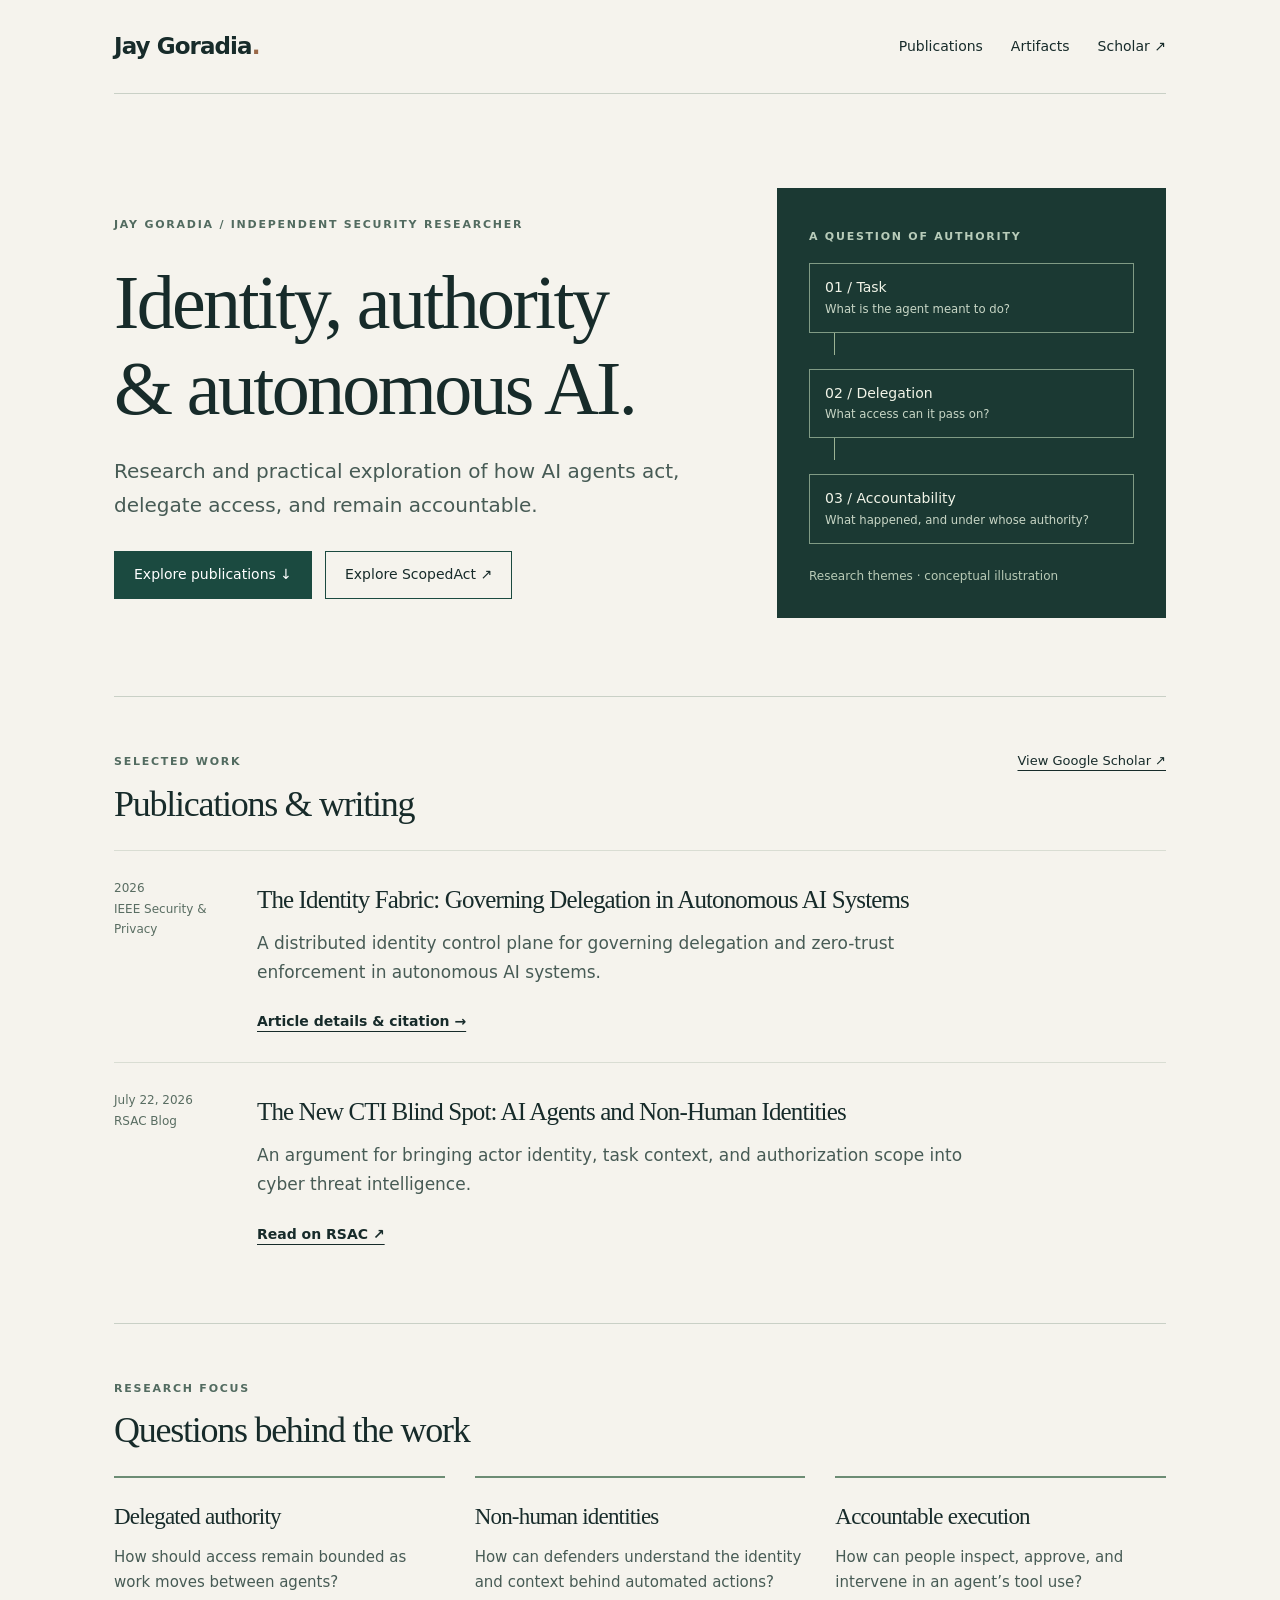
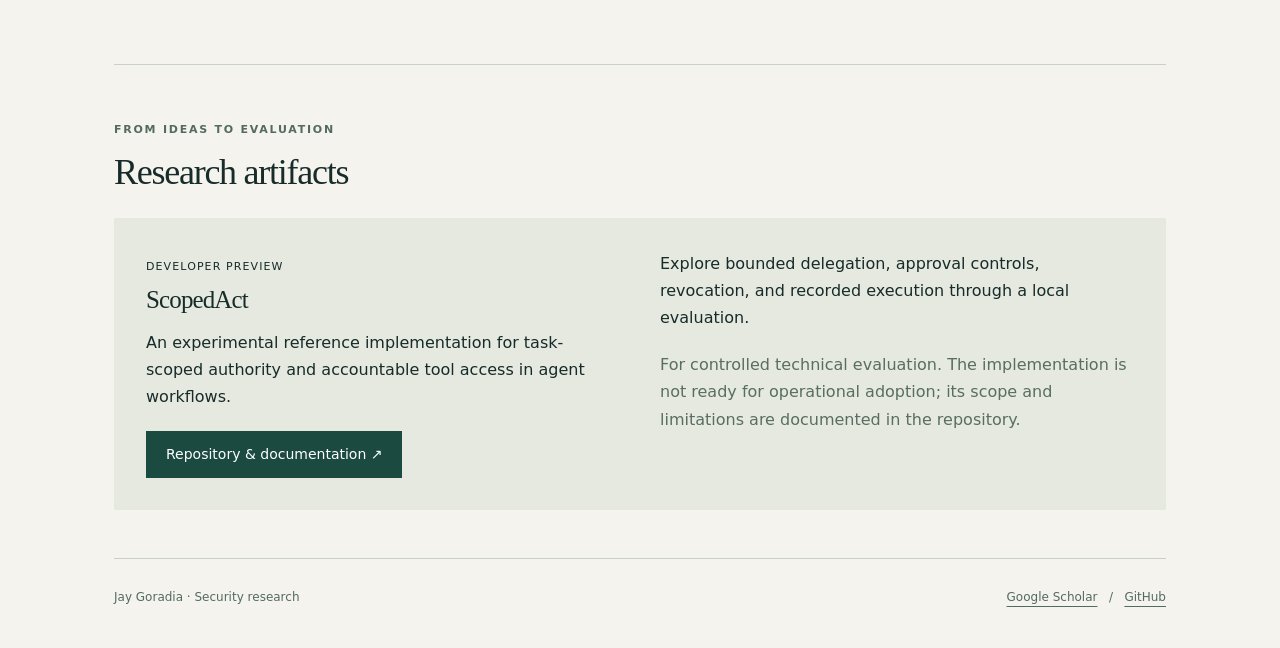
==== index.html @ 75f179ce "Add research website with publication page and citation metadata" ====
<!doctype html><html lang="en"><head><meta charset="utf-8"><meta name="viewport" content="width=device-width,initial-scale=1"><title>Jay Goradia | AI Security &amp; Identity Research</title><meta name="description" content="Jay Goradia’s selected publications and research artifacts on AI agent security, identity, delegation, and accountability."><link rel="canonical" href="https://jgoradia3.github.io/"><meta property="og:title" content="Jay Goradia | AI Security &amp; Identity Research"><meta property="og:description" content="Jay Goradia’s selected publications and research artifacts on AI agent security, identity, delegation, and accountability."><meta property="og:url" content="https://jgoradia3.github.io/"><meta property="og:type" content="website"><link rel="stylesheet" href="assets/style.css"><script type="application/ld+json">{"@context": "https://schema.org", "@type": "Person", "name": "Jay Goradia", "url": "https://jgoradia3.github.io/", "sameAs": ["https://scholar.google.com/citations?user=P0TssKQAAAAJ&hl=en", "https://github.com/jgoradia3"]}</script></head><body><a class="skip" href="#main">Skip to content</a><div class="wrap"><header><a class="brand" href="/">Jay Goradia<span aria-hidden="true" style="color:#9a6847">.</span></a><nav aria-label="Main navigation"><a href="/#publications">Publications</a><a href="/#artifacts">Artifacts</a><a href="https://scholar.google.com/citations?user=P0TssKQAAAAJ&hl=en">Scholar ↗</a></nav></header><main id="main"><section class="hero"><div><span class="eyebrow">Jay Goradia / Independent security researcher</span><h1>Identity, authority<br>&amp; autonomous AI.</h1><p class="intro">Research and practical exploration of how AI agents act, delegate access, and remain accountable.</p><div class="actions"><a class="button primary" href="#publications">Explore publications ↓</a><a class="button" href="https://github.com/jgoradia3/scopedact">Explore ScopedAct ↗</a></div></div><div class="diagram" role="img" aria-label="Research themes: task, delegated authority, and accountable action"><span class="eyebrow">A question of authority</span><div class="node">01 / Task<small>What is the agent meant to do?</small></div><div class="connector"></div><div class="node">02 / Delegation<small>What access can it pass on?</small></div><div class="connector"></div><div class="node">03 / Accountability<small>What happened, and under whose authority?</small></div><p class="note">Research themes · conceptual illustration</p></div></section><section class="section" id="publications"><div class="section-head"><div><span class="eyebrow">Selected work</span><h2>Publications &amp; writing</h2></div><a href="https://scholar.google.com/citations?user=P0TssKQAAAAJ&hl=en">View Google Scholar ↗</a></div><article class="publication"><div class="meta">2026<br>IEEE Security &amp; Privacy</div><div><h3><a href="publications/identity-fabric/">The Identity Fabric: Governing Delegation in Autonomous AI Systems</a></h3><p>A distributed identity control plane for governing delegation and zero-trust enforcement in autonomous AI systems.</p><a class="text-link" href="publications/identity-fabric/">Article details &amp; citation →</a></div></article><article class="publication"><div class="meta">July 22, 2026<br>RSAC Blog</div><div><h3><a href="https://www.rsaconference.com/library/blog/the-new-cti-blind-spot-ai-agents-and-non-human-identities">The New CTI Blind Spot: AI Agents and Non-Human Identities</a></h3><p>An argument for bringing actor identity, task context, and authorization scope into cyber threat intelligence.</p><a class="text-link" href="https://www.rsaconference.com/library/blog/the-new-cti-blind-spot-ai-agents-and-non-human-identities">Read on RSAC ↗</a></div></article></section><section class="section"><span class="eyebrow">Research focus</span><h2>Questions behind the work</h2><div class="topic-grid"><div class="topic"><h3>Delegated authority</h3><p>How should access remain bounded as work moves between agents?</p></div><div class="topic"><h3>Non-human identities</h3><p>How can defenders understand the identity and context behind automated actions?</p></div><div class="topic"><h3>Accountable execution</h3><p>How can people inspect, approve, and intervene in an agent’s tool use?</p></div></div></section><section class="section" id="artifacts"><span class="eyebrow">From ideas to evaluation</span><h2>Research artifacts</h2><article class="artifact"><div><span class="tag">Developer preview</span><h3>ScopedAct</h3><p>An experimental reference implementation for task-scoped authority and accountable tool access in agent workflows.</p><a class="button primary" href="https://github.com/jgoradia3/scopedact">Repository &amp; documentation ↗</a></div><div><p>Explore bounded delegation, approval controls, revocation, and recorded execution through a local evaluation.</p><p class="meta">For controlled technical evaluation. The implementation is not ready for operational adoption; its scope and limitations are documented in the repository.</p></div></article></section></main><footer><span>Jay Goradia · Security research</span><span><a href="https://scholar.google.com/citations?user=P0TssKQAAAAJ&hl=en">Google Scholar</a> &nbsp; / &nbsp; <a href="https://github.com/jgoradia3">GitHub</a></span></footer></div></body></html>
---- assets/style.css ----
*{box-sizing:border-box}html{scroll-behavior:smooth;scroll-padding-top:30px}body{margin:0;background:#f5f3ed;color:#172b2a;font:17px/1.7 system-ui,-apple-system,sans-serif}a{color:inherit;text-underline-offset:5px}a:hover{color:#096b59}a:focus-visible,button:focus-visible{outline:3px solid #b05c30;outline-offset:5px}.wrap{max-width:1120px;margin:auto;padding:0 34px}.skip{position:absolute;left:-9999px}.skip:focus{left:15px;background:white;z-index:2}header{display:flex;justify-content:space-between;align-items:center;padding:27px 0;border-bottom:1px solid #c9d0c6;gap:24px}.brand{text-decoration:none;font-weight:700;letter-spacing:-.04em;font-size:23px}nav{display:flex;gap:28px;font-size:14px}nav a{text-decoration:none}.hero{padding:94px 0 78px;display:grid;grid-template-columns:1.55fr 1fr;gap:60px;align-items:center}.eyebrow{text-transform:uppercase;letter-spacing:.16em;font-size:11px;font-weight:700;color:#526b60}h1,h2,h3{font-family:Georgia,serif;font-weight:400;line-height:1.14;letter-spacing:-.035em}h1{font-size:clamp(43px,6.5vw,76px);margin:22px 0}h2{font-size:36px;margin:10px 0 25px}h3{font-size:25px;margin:8px 0 14px}p{margin:0 0 20px}.intro{font-size:20px;color:#475b55;max-width:620px}.actions{display:flex;gap:13px;flex-wrap:wrap;margin-top:29px}.button{display:inline-block;padding:11px 19px;border:1px solid #1b4a40;text-decoration:none;font-size:14px}.button.primary{background:#1b4a40;color:white}.button:hover{background:#e1e6db;color:#172b2a}.diagram{background:#1b3933;color:#f1f4e8;padding:32px;min-height:310px}.diagram .eyebrow{color:#b8ccba}.node{border:1px solid #809b85;padding:12px 15px;margin-top:14px;font-size:14px}.node small{display:block;color:#c8d6c6}.connector{height:22px;border-left:1px solid #9bb394;margin-left:25px}.note{font-size:12px;color:#b9cbb7;margin:22px 0 0}.section{border-top:1px solid #c9d0c6;padding:48px 0}.section-head{display:flex;justify-content:space-between;align-items:baseline;gap:20px}.section-head>a{font-size:13px}.publication{display:grid;grid-template-columns:115px 1fr;gap:28px;padding:27px 0;border-top:1px solid #d9ddd3}.meta{font-size:12px;color:#596d62}.publication h3 a{text-decoration:none}.publication p{max-width:750px;color:#475b55}.text-link{font-size:14px;font-weight:600}.topic-grid{display:grid;grid-template-columns:repeat(3,1fr);gap:30px}.topic{border-top:2px solid #6c8c74;padding-top:18px}.topic h3{font-size:23px}.topic p{font-size:15px;color:#475b55}.artifact{background:#e5e9df;padding:32px;display:grid;grid-template-columns:1fr 1fr;gap:40px}.artifact p{font-size:16px}.tag{font-size:11px;text-transform:uppercase;letter-spacing:.1em}footer{border-top:1px solid #c9d0c6;padding:28px 0 40px;display:flex;justify-content:space-between;gap:25px;font-size:12px;color:#526b60}.paper-hero{padding:65px 0 42px;max-width:930px}.paper-hero h1{font-size:clamp(37px,5.5vw,60px)}.paper-layout{display:grid;grid-template-columns:1fr 265px;gap:65px;padding-bottom:60px}.paper-body h2{font-size:29px;margin-top:35px}.paper-body p{color:#40574f}.aside{border-top:2px solid #426852;padding-top:22px;font-size:14px}.aside dt{font-size:11px;text-transform:uppercase;letter-spacing:.08em;color:#65766c;margin-top:18px}.aside dd{margin:5px 0;overflow-wrap:anywhere}pre{padding:22px;background:#e5e9df;white-space:pre-wrap;overflow-wrap:anywhere;font:13px/1.7 ui-monospace,monospace}button{background:#1b4a40;color:white;border:0;padding:10px 17px;cursor:pointer;font:14px system-ui}.status{font-size:13px;margin-left:10px}@media(max-width:720px){.wrap{padding:0 22px}header{align-items:flex-start}nav{gap:15px;flex-wrap:wrap;justify-content:flex-end}.hero{grid-template-columns:1fr;gap:32px;padding:55px 0}.diagram{min-height:0}.topic-grid,.artifact,.paper-layout{grid-template-columns:1fr}.publication{grid-template-columns:1fr;gap:5px}.section-head{display:block}.artifact{gap:18px}.paper-layout{gap:25px}footer{flex-direction:column;gap:8px}}@media(prefers-reduced-motion:reduce){html{scroll-behavior:auto}}
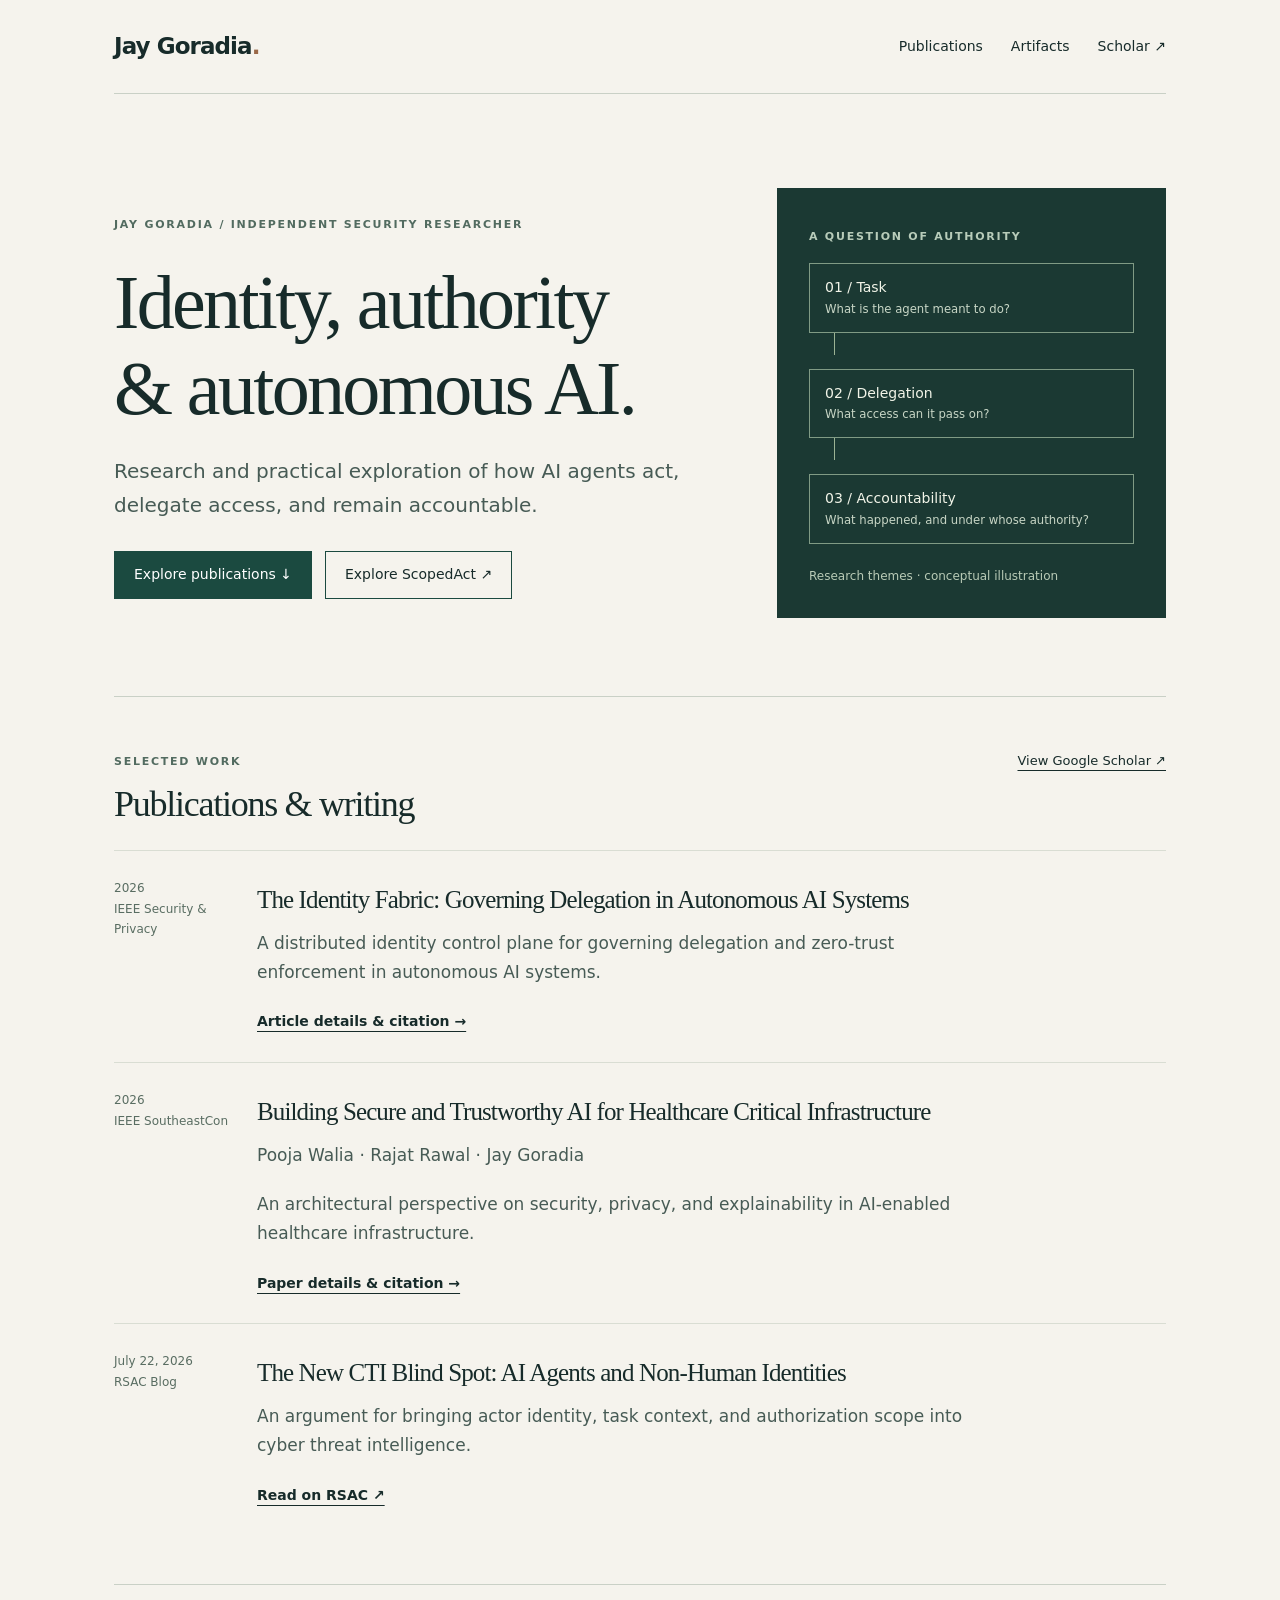
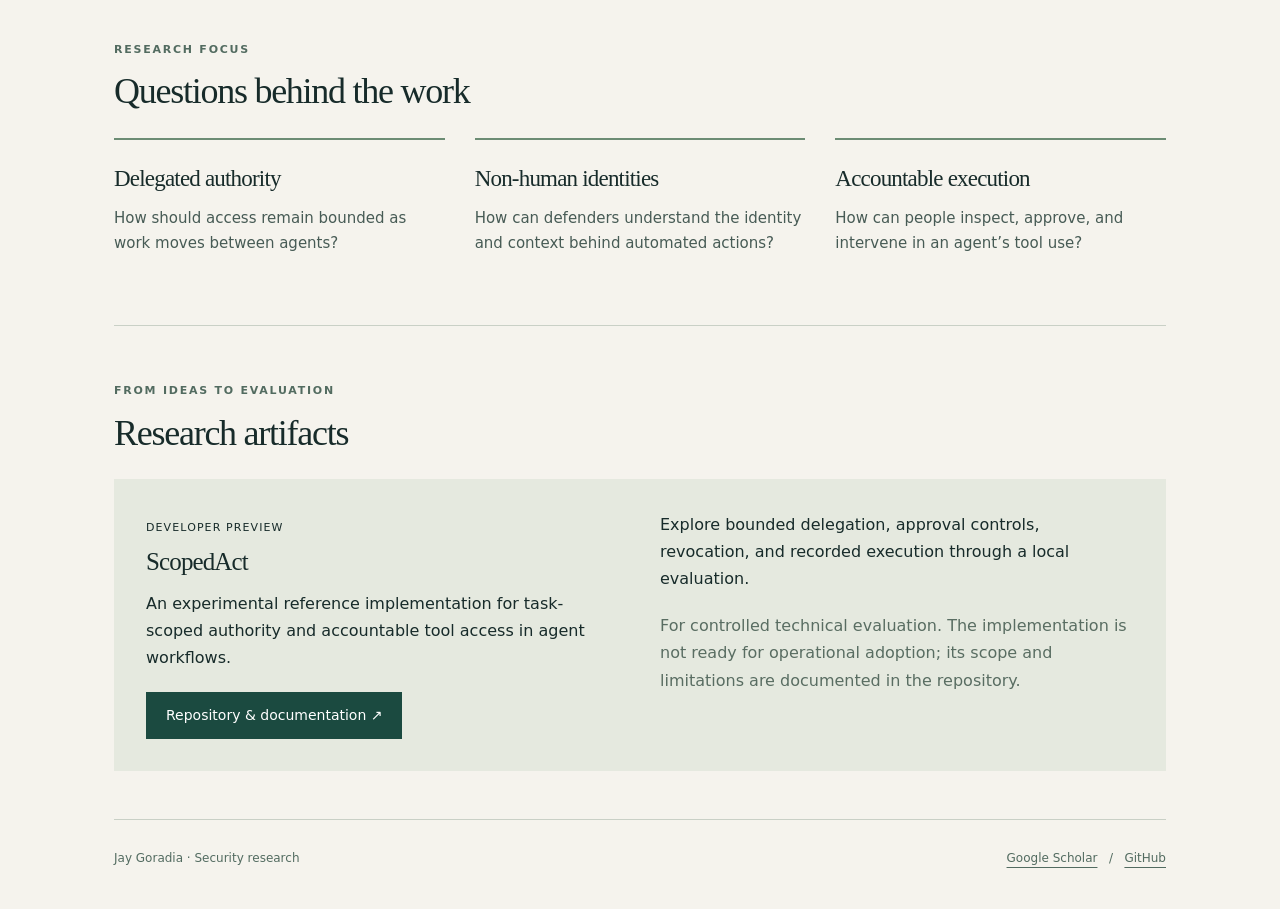
==== commit 4bc7796b: "Add SoutheastCon healthcare AI paper and citation resources" ====
--- a/index.html
+++ b/index.html
@@ -1 +1 @@
-<!doctype html><html lang="en"><head><meta charset="utf-8"><meta name="viewport" content="width=device-width,initial-scale=1"><title>Jay Goradia | AI Security &amp; Identity Research</title><meta name="description" content="Jay Goradia’s selected publications and research artifacts on AI agent security, identity, delegation, and accountability."><link rel="canonical" href="https://jgoradia3.github.io/"><meta property="og:title" content="Jay Goradia | AI Security &amp; Identity Research"><meta property="og:description" content="Jay Goradia’s selected publications and research artifacts on AI agent security, identity, delegation, and accountability."><meta property="og:url" content="https://jgoradia3.github.io/"><meta property="og:type" content="website"><link rel="stylesheet" href="assets/style.css"><script type="application/ld+json">{"@context": "https://schema.org", "@type": "Person", "name": "Jay Goradia", "url": "https://jgoradia3.github.io/", "sameAs": ["https://scholar.google.com/citations?user=P0TssKQAAAAJ&hl=en", "https://github.com/jgoradia3"]}</script></head><body><a class="skip" href="#main">Skip to content</a><div class="wrap"><header><a class="brand" href="/">Jay Goradia<span aria-hidden="true" style="color:#9a6847">.</span></a><nav aria-label="Main navigation"><a href="/#publications">Publications</a><a href="/#artifacts">Artifacts</a><a href="https://scholar.google.com/citations?user=P0TssKQAAAAJ&hl=en">Scholar ↗</a></nav></header><main id="main"><section class="hero"><div><span class="eyebrow">Jay Goradia / Independent security researcher</span><h1>Identity, authority<br>&amp; autonomous AI.</h1><p class="intro">Research and practical exploration of how AI agents act, delegate access, and remain accountable.</p><div class="actions"><a class="button primary" href="#publications">Explore publications ↓</a><a class="button" href="https://github.com/jgoradia3/scopedact">Explore ScopedAct ↗</a></div></div><div class="diagram" role="img" aria-label="Research themes: task, delegated authority, and accountable action"><span class="eyebrow">A question of authority</span><div class="node">01 / Task<small>What is the agent meant to do?</small></div><div class="connector"></div><div class="node">02 / Delegation<small>What access can it pass on?</small></div><div class="connector"></div><div class="node">03 / Accountability<small>What happened, and under whose authority?</small></div><p class="note">Research themes · conceptual illustration</p></div></section><section class="section" id="publications"><div class="section-head"><div><span class="eyebrow">Selected work</span><h2>Publications &amp; writing</h2></div><a href="https://scholar.google.com/citations?user=P0TssKQAAAAJ&hl=en">View Google Scholar ↗</a></div><article class="publication"><div class="meta">2026<br>IEEE Security &amp; Privacy</div><div><h3><a href="publications/identity-fabric/">The Identity Fabric: Governing Delegation in Autonomous AI Systems</a></h3><p>A distributed identity control plane for governing delegation and zero-trust enforcement in autonomous AI systems.</p><a class="text-link" href="publications/identity-fabric/">Article details &amp; citation →</a></div></article><article class="publication"><div class="meta">July 22, 2026<br>RSAC Blog</div><div><h3><a href="https://www.rsaconference.com/library/blog/the-new-cti-blind-spot-ai-agents-and-non-human-identities">The New CTI Blind Spot: AI Agents and Non-Human Identities</a></h3><p>An argument for bringing actor identity, task context, and authorization scope into cyber threat intelligence.</p><a class="text-link" href="https://www.rsaconference.com/library/blog/the-new-cti-blind-spot-ai-agents-and-non-human-identities">Read on RSAC ↗</a></div></article></section><section class="section"><span class="eyebrow">Research focus</span><h2>Questions behind the work</h2><div class="topic-grid"><div class="topic"><h3>Delegated authority</h3><p>How should access remain bounded as work moves between agents?</p></div><div class="topic"><h3>Non-human identities</h3><p>How can defenders understand the identity and context behind automated actions?</p></div><div class="topic"><h3>Accountable execution</h3><p>How can people inspect, approve, and intervene in an agent’s tool use?</p></div></div></section><section class="section" id="artifacts"><span class="eyebrow">From ideas to evaluation</span><h2>Research artifacts</h2><article class="artifact"><div><span class="tag">Developer preview</span><h3>ScopedAct</h3><p>An experimental reference implementation for task-scoped authority and accountable tool access in agent workflows.</p><a class="button primary" href="https://github.com/jgoradia3/scopedact">Repository &amp; documentation ↗</a></div><div><p>Explore bounded delegation, approval controls, revocation, and recorded execution through a local evaluation.</p><p class="meta">For controlled technical evaluation. The implementation is not ready for operational adoption; its scope and limitations are documented in the repository.</p></div></article></section></main><footer><span>Jay Goradia · Security research</span><span><a href="https://scholar.google.com/citations?user=P0TssKQAAAAJ&hl=en">Google Scholar</a> &nbsp; / &nbsp; <a href="https://github.com/jgoradia3">GitHub</a></span></footer></div></body></html>+<!doctype html><html lang="en"><head><meta charset="utf-8"><meta name="viewport" content="width=device-width,initial-scale=1"><title>Jay Goradia | AI Security &amp; Identity Research</title><meta name="description" content="Jay Goradia’s selected publications and research artifacts on AI agent security, identity, delegation, and accountability."><link rel="canonical" href="https://jgoradia3.github.io/"><meta property="og:title" content="Jay Goradia | AI Security &amp; Identity Research"><meta property="og:description" content="Jay Goradia’s selected publications and research artifacts on AI agent security, identity, delegation, and accountability."><meta property="og:url" content="https://jgoradia3.github.io/"><meta property="og:type" content="website"><link rel="stylesheet" href="assets/style.css"><script type="application/ld+json">{"@context": "https://schema.org", "@type": "Person", "name": "Jay Goradia", "url": "https://jgoradia3.github.io/", "sameAs": ["https://scholar.google.com/citations?user=P0TssKQAAAAJ&hl=en", "https://github.com/jgoradia3"]}</script></head><body><a class="skip" href="#main">Skip to content</a><div class="wrap"><header><a class="brand" href="/">Jay Goradia<span aria-hidden="true" style="color:#9a6847">.</span></a><nav aria-label="Main navigation"><a href="/#publications">Publications</a><a href="/#artifacts">Artifacts</a><a href="https://scholar.google.com/citations?user=P0TssKQAAAAJ&hl=en">Scholar ↗</a></nav></header><main id="main"><section class="hero"><div><span class="eyebrow">Jay Goradia / Independent security researcher</span><h1>Identity, authority<br>&amp; autonomous AI.</h1><p class="intro">Research and practical exploration of how AI agents act, delegate access, and remain accountable.</p><div class="actions"><a class="button primary" href="#publications">Explore publications ↓</a><a class="button" href="https://github.com/jgoradia3/scopedact">Explore ScopedAct ↗</a></div></div><div class="diagram" role="img" aria-label="Research themes: task, delegated authority, and accountable action"><span class="eyebrow">A question of authority</span><div class="node">01 / Task<small>What is the agent meant to do?</small></div><div class="connector"></div><div class="node">02 / Delegation<small>What access can it pass on?</small></div><div class="connector"></div><div class="node">03 / Accountability<small>What happened, and under whose authority?</small></div><p class="note">Research themes · conceptual illustration</p></div></section><section class="section" id="publications"><div class="section-head"><div><span class="eyebrow">Selected work</span><h2>Publications &amp; writing</h2></div><a href="https://scholar.google.com/citations?user=P0TssKQAAAAJ&hl=en">View Google Scholar ↗</a></div><article class="publication"><div class="meta">2026<br>IEEE Security &amp; Privacy</div><div><h3><a href="publications/identity-fabric/">The Identity Fabric: Governing Delegation in Autonomous AI Systems</a></h3><p>A distributed identity control plane for governing delegation and zero-trust enforcement in autonomous AI systems.</p><a class="text-link" href="publications/identity-fabric/">Article details &amp; citation →</a></div></article><article class="publication"><div class="meta">2026<br>IEEE SoutheastCon</div><div><h3><a href="publications/healthcare-critical-infrastructure/">Building Secure and Trustworthy AI for Healthcare Critical Infrastructure</a></h3><p>Pooja Walia · Rajat Rawal · Jay Goradia</p><p>An architectural perspective on security, privacy, and explainability in AI-enabled healthcare infrastructure.</p><a class="text-link" href="publications/healthcare-critical-infrastructure/">Paper details &amp; citation →</a></div></article><article class="publication"><div class="meta">July 22, 2026<br>RSAC Blog</div><div><h3><a href="https://www.rsaconference.com/library/blog/the-new-cti-blind-spot-ai-agents-and-non-human-identities">The New CTI Blind Spot: AI Agents and Non-Human Identities</a></h3><p>An argument for bringing actor identity, task context, and authorization scope into cyber threat intelligence.</p><a class="text-link" href="https://www.rsaconference.com/library/blog/the-new-cti-blind-spot-ai-agents-and-non-human-identities">Read on RSAC ↗</a></div></article></section><section class="section"><span class="eyebrow">Research focus</span><h2>Questions behind the work</h2><div class="topic-grid"><div class="topic"><h3>Delegated authority</h3><p>How should access remain bounded as work moves between agents?</p></div><div class="topic"><h3>Non-human identities</h3><p>How can defenders understand the identity and context behind automated actions?</p></div><div class="topic"><h3>Accountable execution</h3><p>How can people inspect, approve, and intervene in an agent’s tool use?</p></div></div></section><section class="section" id="artifacts"><span class="eyebrow">From ideas to evaluation</span><h2>Research artifacts</h2><article class="artifact"><div><span class="tag">Developer preview</span><h3>ScopedAct</h3><p>An experimental reference implementation for task-scoped authority and accountable tool access in agent workflows.</p><a class="button primary" href="https://github.com/jgoradia3/scopedact">Repository &amp; documentation ↗</a></div><div><p>Explore bounded delegation, approval controls, revocation, and recorded execution through a local evaluation.</p><p class="meta">For controlled technical evaluation. The implementation is not ready for operational adoption; its scope and limitations are documented in the repository.</p></div></article></section></main><footer><span>Jay Goradia · Security research</span><span><a href="https://scholar.google.com/citations?user=P0TssKQAAAAJ&hl=en">Google Scholar</a> &nbsp; / &nbsp; <a href="https://github.com/jgoradia3">GitHub</a></span></footer></div></body></html>
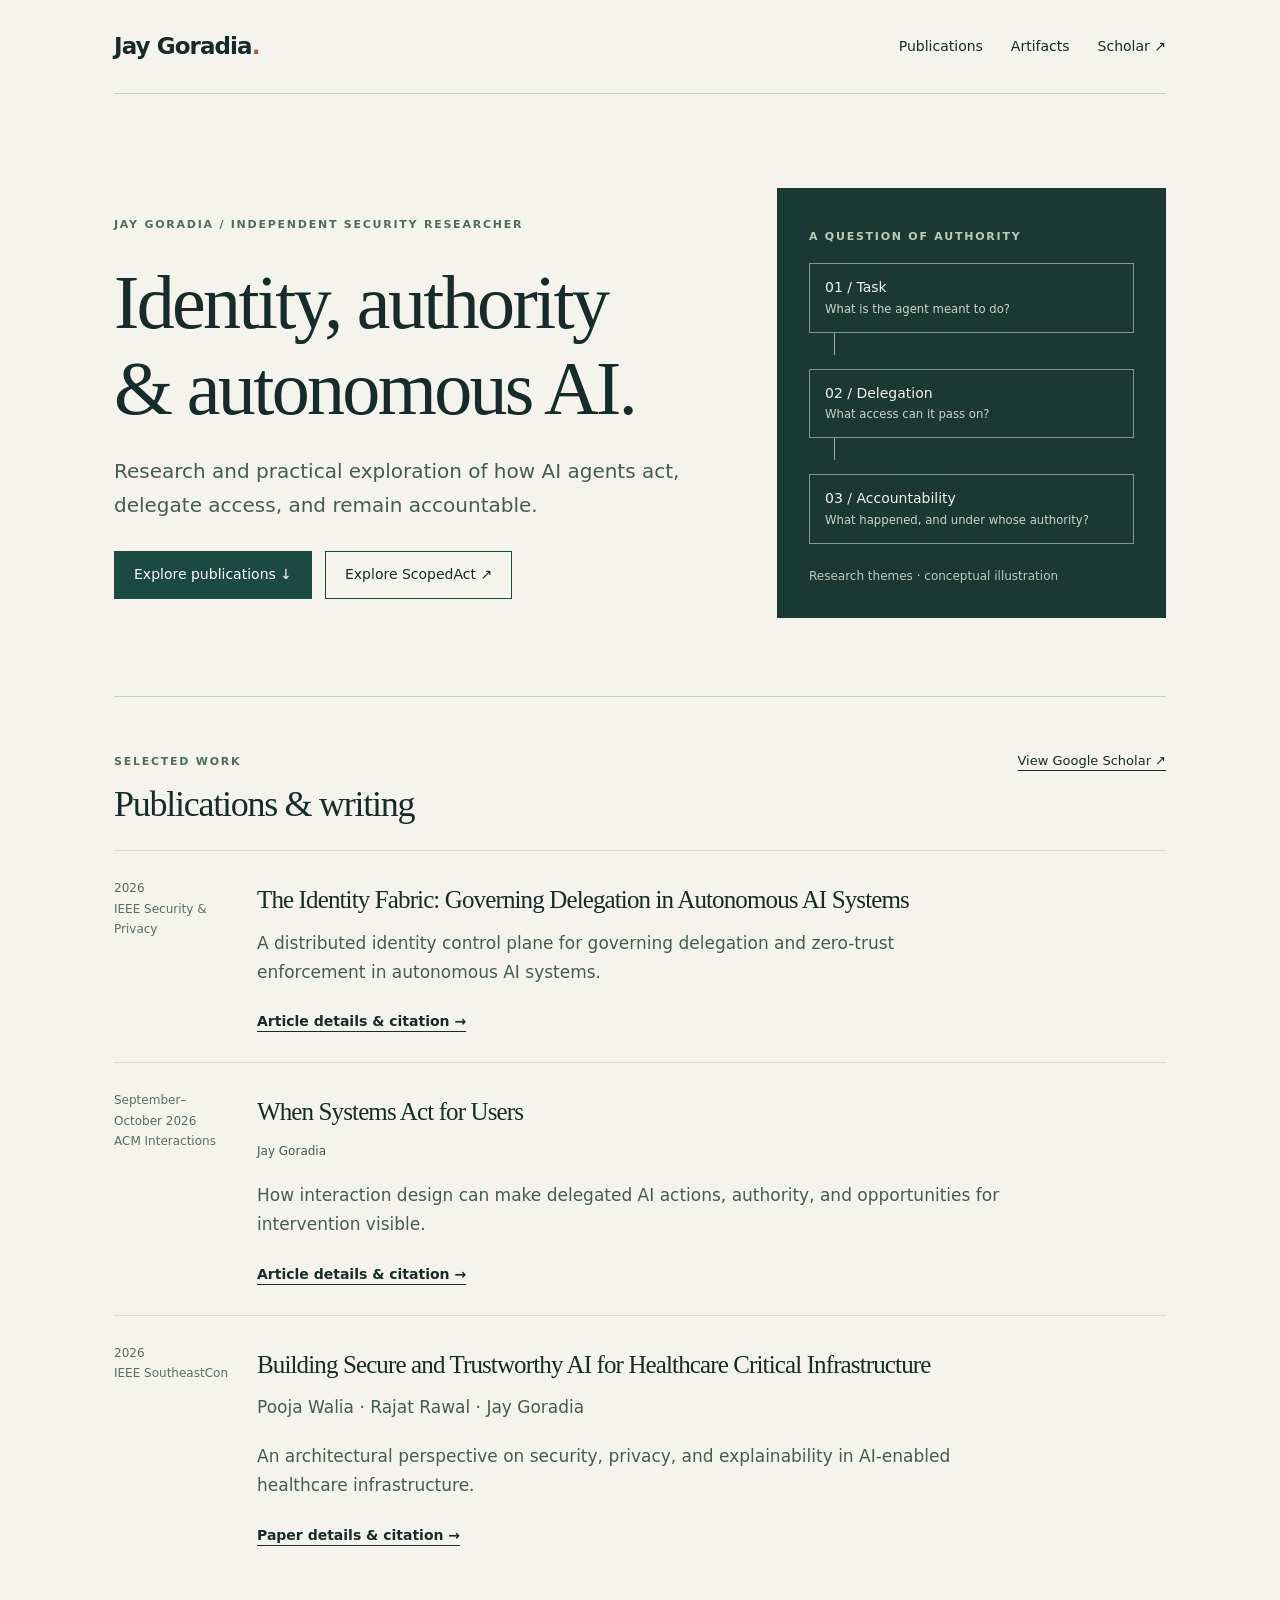
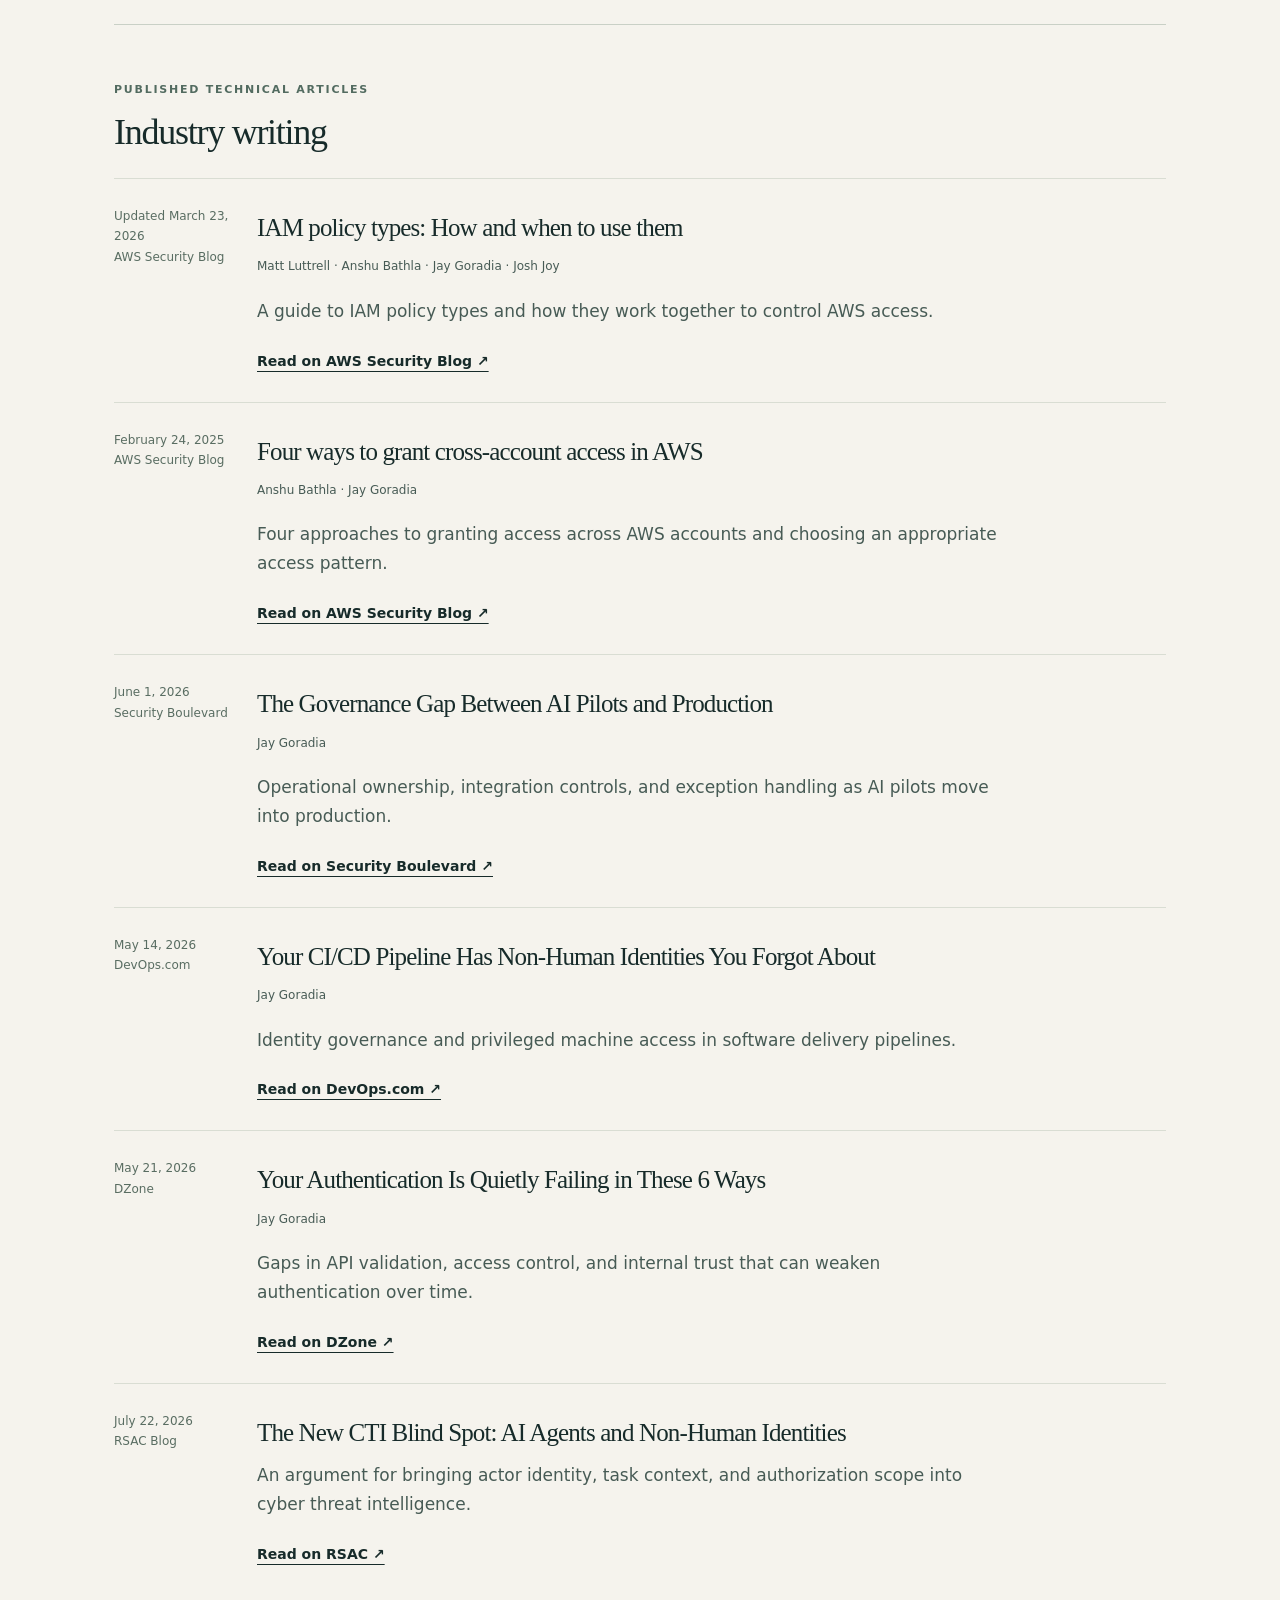
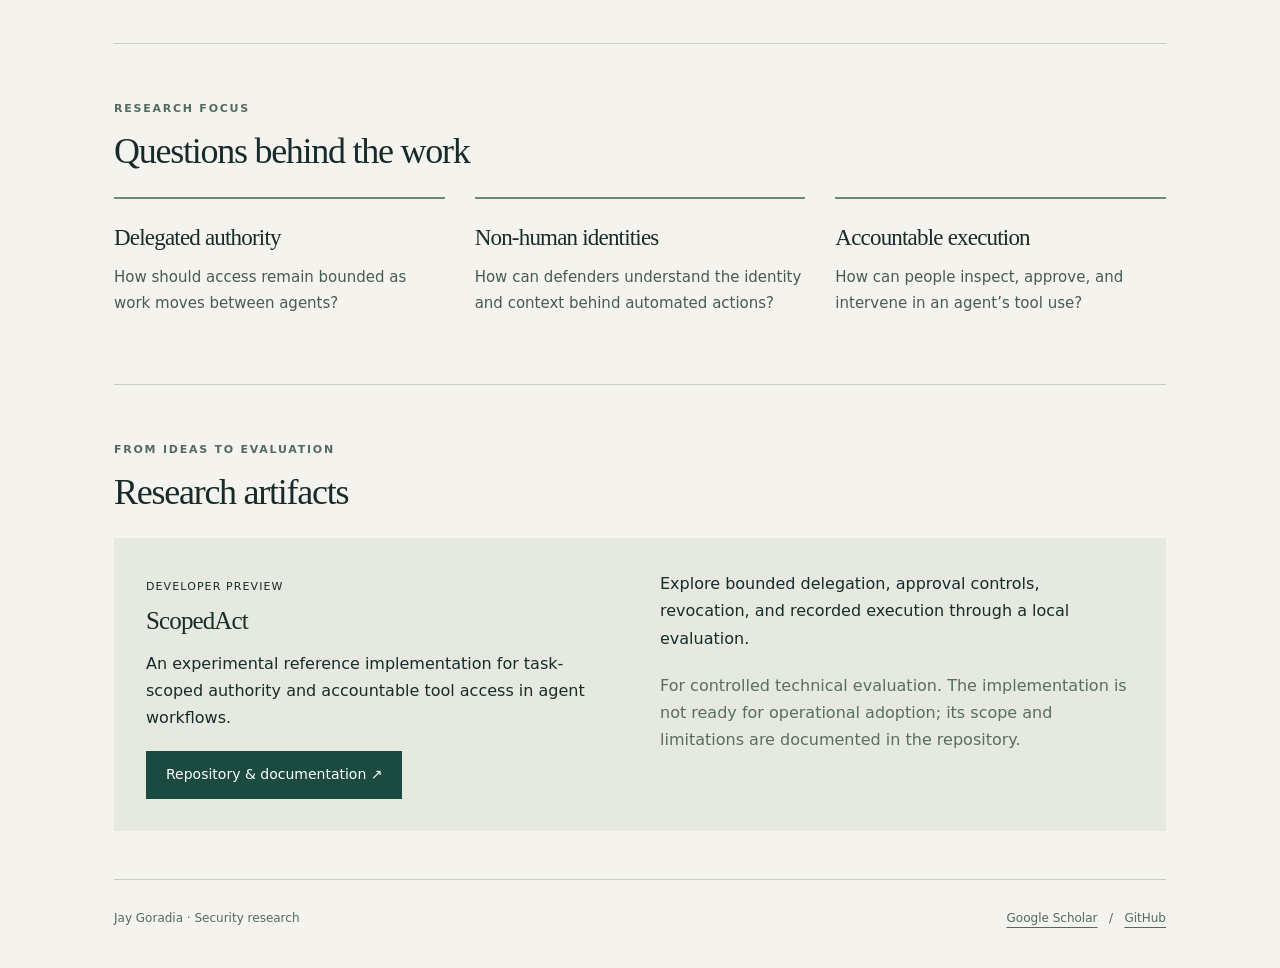
==== commit 7759fb04: "Add six verified published works from CV" ====
--- a/index.html
+++ b/index.html
@@ -1 +1 @@
-<!doctype html><html lang="en"><head><meta charset="utf-8"><meta name="viewport" content="width=device-width,initial-scale=1"><title>Jay Goradia | AI Security &amp; Identity Research</title><meta name="description" content="Jay Goradia’s selected publications and research artifacts on AI agent security, identity, delegation, and accountability."><link rel="canonical" href="https://jgoradia3.github.io/"><meta property="og:title" content="Jay Goradia | AI Security &amp; Identity Research"><meta property="og:description" content="Jay Goradia’s selected publications and research artifacts on AI agent security, identity, delegation, and accountability."><meta property="og:url" content="https://jgoradia3.github.io/"><meta property="og:type" content="website"><link rel="stylesheet" href="assets/style.css"><script type="application/ld+json">{"@context": "https://schema.org", "@type": "Person", "name": "Jay Goradia", "url": "https://jgoradia3.github.io/", "sameAs": ["https://scholar.google.com/citations?user=P0TssKQAAAAJ&hl=en", "https://github.com/jgoradia3"]}</script></head><body><a class="skip" href="#main">Skip to content</a><div class="wrap"><header><a class="brand" href="/">Jay Goradia<span aria-hidden="true" style="color:#9a6847">.</span></a><nav aria-label="Main navigation"><a href="/#publications">Publications</a><a href="/#artifacts">Artifacts</a><a href="https://scholar.google.com/citations?user=P0TssKQAAAAJ&hl=en">Scholar ↗</a></nav></header><main id="main"><section class="hero"><div><span class="eyebrow">Jay Goradia / Independent security researcher</span><h1>Identity, authority<br>&amp; autonomous AI.</h1><p class="intro">Research and practical exploration of how AI agents act, delegate access, and remain accountable.</p><div class="actions"><a class="button primary" href="#publications">Explore publications ↓</a><a class="button" href="https://github.com/jgoradia3/scopedact">Explore ScopedAct ↗</a></div></div><div class="diagram" role="img" aria-label="Research themes: task, delegated authority, and accountable action"><span class="eyebrow">A question of authority</span><div class="node">01 / Task<small>What is the agent meant to do?</small></div><div class="connector"></div><div class="node">02 / Delegation<small>What access can it pass on?</small></div><div class="connector"></div><div class="node">03 / Accountability<small>What happened, and under whose authority?</small></div><p class="note">Research themes · conceptual illustration</p></div></section><section class="section" id="publications"><div class="section-head"><div><span class="eyebrow">Selected work</span><h2>Publications &amp; writing</h2></div><a href="https://scholar.google.com/citations?user=P0TssKQAAAAJ&hl=en">View Google Scholar ↗</a></div><article class="publication"><div class="meta">2026<br>IEEE Security &amp; Privacy</div><div><h3><a href="publications/identity-fabric/">The Identity Fabric: Governing Delegation in Autonomous AI Systems</a></h3><p>A distributed identity control plane for governing delegation and zero-trust enforcement in autonomous AI systems.</p><a class="text-link" href="publications/identity-fabric/">Article details &amp; citation →</a></div></article><article class="publication"><div class="meta">2026<br>IEEE SoutheastCon</div><div><h3><a href="publications/healthcare-critical-infrastructure/">Building Secure and Trustworthy AI for Healthcare Critical Infrastructure</a></h3><p>Pooja Walia · Rajat Rawal · Jay Goradia</p><p>An architectural perspective on security, privacy, and explainability in AI-enabled healthcare infrastructure.</p><a class="text-link" href="publications/healthcare-critical-infrastructure/">Paper details &amp; citation →</a></div></article><article class="publication"><div class="meta">July 22, 2026<br>RSAC Blog</div><div><h3><a href="https://www.rsaconference.com/library/blog/the-new-cti-blind-spot-ai-agents-and-non-human-identities">The New CTI Blind Spot: AI Agents and Non-Human Identities</a></h3><p>An argument for bringing actor identity, task context, and authorization scope into cyber threat intelligence.</p><a class="text-link" href="https://www.rsaconference.com/library/blog/the-new-cti-blind-spot-ai-agents-and-non-human-identities">Read on RSAC ↗</a></div></article></section><section class="section"><span class="eyebrow">Research focus</span><h2>Questions behind the work</h2><div class="topic-grid"><div class="topic"><h3>Delegated authority</h3><p>How should access remain bounded as work moves between agents?</p></div><div class="topic"><h3>Non-human identities</h3><p>How can defenders understand the identity and context behind automated actions?</p></div><div class="topic"><h3>Accountable execution</h3><p>How can people inspect, approve, and intervene in an agent’s tool use?</p></div></div></section><section class="section" id="artifacts"><span class="eyebrow">From ideas to evaluation</span><h2>Research artifacts</h2><article class="artifact"><div><span class="tag">Developer preview</span><h3>ScopedAct</h3><p>An experimental reference implementation for task-scoped authority and accountable tool access in agent workflows.</p><a class="button primary" href="https://github.com/jgoradia3/scopedact">Repository &amp; documentation ↗</a></div><div><p>Explore bounded delegation, approval controls, revocation, and recorded execution through a local evaluation.</p><p class="meta">For controlled technical evaluation. The implementation is not ready for operational adoption; its scope and limitations are documented in the repository.</p></div></article></section></main><footer><span>Jay Goradia · Security research</span><span><a href="https://scholar.google.com/citations?user=P0TssKQAAAAJ&hl=en">Google Scholar</a> &nbsp; / &nbsp; <a href="https://github.com/jgoradia3">GitHub</a></span></footer></div></body></html>+<!doctype html><html lang="en"><head><meta charset="utf-8"><meta name="viewport" content="width=device-width,initial-scale=1"><title>Jay Goradia | AI Security &amp; Identity Research</title><meta name="description" content="Jay Goradia’s selected publications and research artifacts on AI agent security, identity, delegation, and accountability."><link rel="canonical" href="https://jgoradia3.github.io/"><meta property="og:title" content="Jay Goradia | AI Security &amp; Identity Research"><meta property="og:description" content="Jay Goradia’s selected publications and research artifacts on AI agent security, identity, delegation, and accountability."><meta property="og:url" content="https://jgoradia3.github.io/"><meta property="og:type" content="website"><link rel="stylesheet" href="assets/style.css"><script type="application/ld+json">{"@context": "https://schema.org", "@type": "Person", "name": "Jay Goradia", "url": "https://jgoradia3.github.io/", "sameAs": ["https://scholar.google.com/citations?user=P0TssKQAAAAJ&hl=en", "https://github.com/jgoradia3"]}</script></head><body><a class="skip" href="#main">Skip to content</a><div class="wrap"><header><a class="brand" href="/">Jay Goradia<span aria-hidden="true" style="color:#9a6847">.</span></a><nav aria-label="Main navigation"><a href="/#publications">Publications</a><a href="/#artifacts">Artifacts</a><a href="https://scholar.google.com/citations?user=P0TssKQAAAAJ&hl=en">Scholar ↗</a></nav></header><main id="main"><section class="hero"><div><span class="eyebrow">Jay Goradia / Independent security researcher</span><h1>Identity, authority<br>&amp; autonomous AI.</h1><p class="intro">Research and practical exploration of how AI agents act, delegate access, and remain accountable.</p><div class="actions"><a class="button primary" href="#publications">Explore publications ↓</a><a class="button" href="https://github.com/jgoradia3/scopedact">Explore ScopedAct ↗</a></div></div><div class="diagram" role="img" aria-label="Research themes: task, delegated authority, and accountable action"><span class="eyebrow">A question of authority</span><div class="node">01 / Task<small>What is the agent meant to do?</small></div><div class="connector"></div><div class="node">02 / Delegation<small>What access can it pass on?</small></div><div class="connector"></div><div class="node">03 / Accountability<small>What happened, and under whose authority?</small></div><p class="note">Research themes · conceptual illustration</p></div></section><section class="section" id="publications"><div class="section-head"><div><span class="eyebrow">Selected work</span><h2>Publications &amp; writing</h2></div><a href="https://scholar.google.com/citations?user=P0TssKQAAAAJ&hl=en">View Google Scholar ↗</a></div><article class="publication"><div class="meta">2026<br>IEEE Security &amp; Privacy</div><div><h3><a href="publications/identity-fabric/">The Identity Fabric: Governing Delegation in Autonomous AI Systems</a></h3><p>A distributed identity control plane for governing delegation and zero-trust enforcement in autonomous AI systems.</p><a class="text-link" href="publications/identity-fabric/">Article details &amp; citation →</a></div></article><article class="publication"><div class="meta">September–October 2026<br>ACM Interactions</div><div><h3><a href="publications/when-systems-act-for-users/">When Systems Act for Users</a></h3><p class="meta">Jay Goradia</p><p>How interaction design can make delegated AI actions, authority, and opportunities for intervention visible.</p><a class="text-link" href="publications/when-systems-act-for-users/">Article details &amp; citation →</a></div></article><article class="publication"><div class="meta">2026<br>IEEE SoutheastCon</div><div><h3><a href="publications/healthcare-critical-infrastructure/">Building Secure and Trustworthy AI for Healthcare Critical Infrastructure</a></h3><p>Pooja Walia · Rajat Rawal · Jay Goradia</p><p>An architectural perspective on security, privacy, and explainability in AI-enabled healthcare infrastructure.</p><a class="text-link" href="publications/healthcare-critical-infrastructure/">Paper details &amp; citation →</a></div></article></section><section class="section" id="industry-writing"><span class="eyebrow">Published technical articles</span><h2>Industry writing</h2><article class="publication"><div class="meta">Updated March 23, 2026<br>AWS Security Blog</div><div><h3><a href="https://aws.amazon.com/blogs/security/iam-policy-types-how-and-when-to-use-them/">IAM policy types: How and when to use them</a></h3><p class="meta">Matt Luttrell · Anshu Bathla · Jay Goradia · Josh Joy</p><p>A guide to IAM policy types and how they work together to control AWS access.</p><a class="text-link" href="https://aws.amazon.com/blogs/security/iam-policy-types-how-and-when-to-use-them/">Read on AWS Security Blog ↗</a></div></article><article class="publication"><div class="meta">February 24, 2025<br>AWS Security Blog</div><div><h3><a href="https://aws.amazon.com/blogs/security/four-ways-to-grant-cross-account-access-in-aws/">Four ways to grant cross-account access in AWS</a></h3><p class="meta">Anshu Bathla · Jay Goradia</p><p>Four approaches to granting access across AWS accounts and choosing an appropriate access pattern.</p><a class="text-link" href="https://aws.amazon.com/blogs/security/four-ways-to-grant-cross-account-access-in-aws/">Read on AWS Security Blog ↗</a></div></article><article class="publication"><div class="meta">June 1, 2026<br>Security Boulevard</div><div><h3><a href="https://securityboulevard.com/2026/06/the-governance-gap-between-ai-pilots-and-production/">The Governance Gap Between AI Pilots and Production</a></h3><p class="meta">Jay Goradia</p><p>Operational ownership, integration controls, and exception handling as AI pilots move into production.</p><a class="text-link" href="https://securityboulevard.com/2026/06/the-governance-gap-between-ai-pilots-and-production/">Read on Security Boulevard ↗</a></div></article><article class="publication"><div class="meta">May 14, 2026<br>DevOps.com</div><div><h3><a href="https://devops.com/your-ci-cd-pipeline-has-non-human-identities-you-forgot-about/">Your CI/CD Pipeline Has Non-Human Identities You Forgot About</a></h3><p class="meta">Jay Goradia</p><p>Identity governance and privileged machine access in software delivery pipelines.</p><a class="text-link" href="https://devops.com/your-ci-cd-pipeline-has-non-human-identities-you-forgot-about/">Read on DevOps.com ↗</a></div></article><article class="publication"><div class="meta">May 21, 2026<br>DZone</div><div><h3><a href="https://dzone.com/articles/api-auth-quiet-failures-ways">Your Authentication Is Quietly Failing in These 6 Ways</a></h3><p class="meta">Jay Goradia</p><p>Gaps in API validation, access control, and internal trust that can weaken authentication over time.</p><a class="text-link" href="https://dzone.com/articles/api-auth-quiet-failures-ways">Read on DZone ↗</a></div></article><article class="publication"><div class="meta">July 22, 2026<br>RSAC Blog</div><div><h3><a href="https://www.rsaconference.com/library/blog/the-new-cti-blind-spot-ai-agents-and-non-human-identities">The New CTI Blind Spot: AI Agents and Non-Human Identities</a></h3><p>An argument for bringing actor identity, task context, and authorization scope into cyber threat intelligence.</p><a class="text-link" href="https://www.rsaconference.com/library/blog/the-new-cti-blind-spot-ai-agents-and-non-human-identities">Read on RSAC ↗</a></div></article></section><section class="section"><span class="eyebrow">Research focus</span><h2>Questions behind the work</h2><div class="topic-grid"><div class="topic"><h3>Delegated authority</h3><p>How should access remain bounded as work moves between agents?</p></div><div class="topic"><h3>Non-human identities</h3><p>How can defenders understand the identity and context behind automated actions?</p></div><div class="topic"><h3>Accountable execution</h3><p>How can people inspect, approve, and intervene in an agent’s tool use?</p></div></div></section><section class="section" id="artifacts"><span class="eyebrow">From ideas to evaluation</span><h2>Research artifacts</h2><article class="artifact"><div><span class="tag">Developer preview</span><h3>ScopedAct</h3><p>An experimental reference implementation for task-scoped authority and accountable tool access in agent workflows.</p><a class="button primary" href="https://github.com/jgoradia3/scopedact">Repository &amp; documentation ↗</a></div><div><p>Explore bounded delegation, approval controls, revocation, and recorded execution through a local evaluation.</p><p class="meta">For controlled technical evaluation. The implementation is not ready for operational adoption; its scope and limitations are documented in the repository.</p></div></article></section></main><footer><span>Jay Goradia · Security research</span><span><a href="https://scholar.google.com/citations?user=P0TssKQAAAAJ&hl=en">Google Scholar</a> &nbsp; / &nbsp; <a href="https://github.com/jgoradia3">GitHub</a></span></footer></div></body></html>
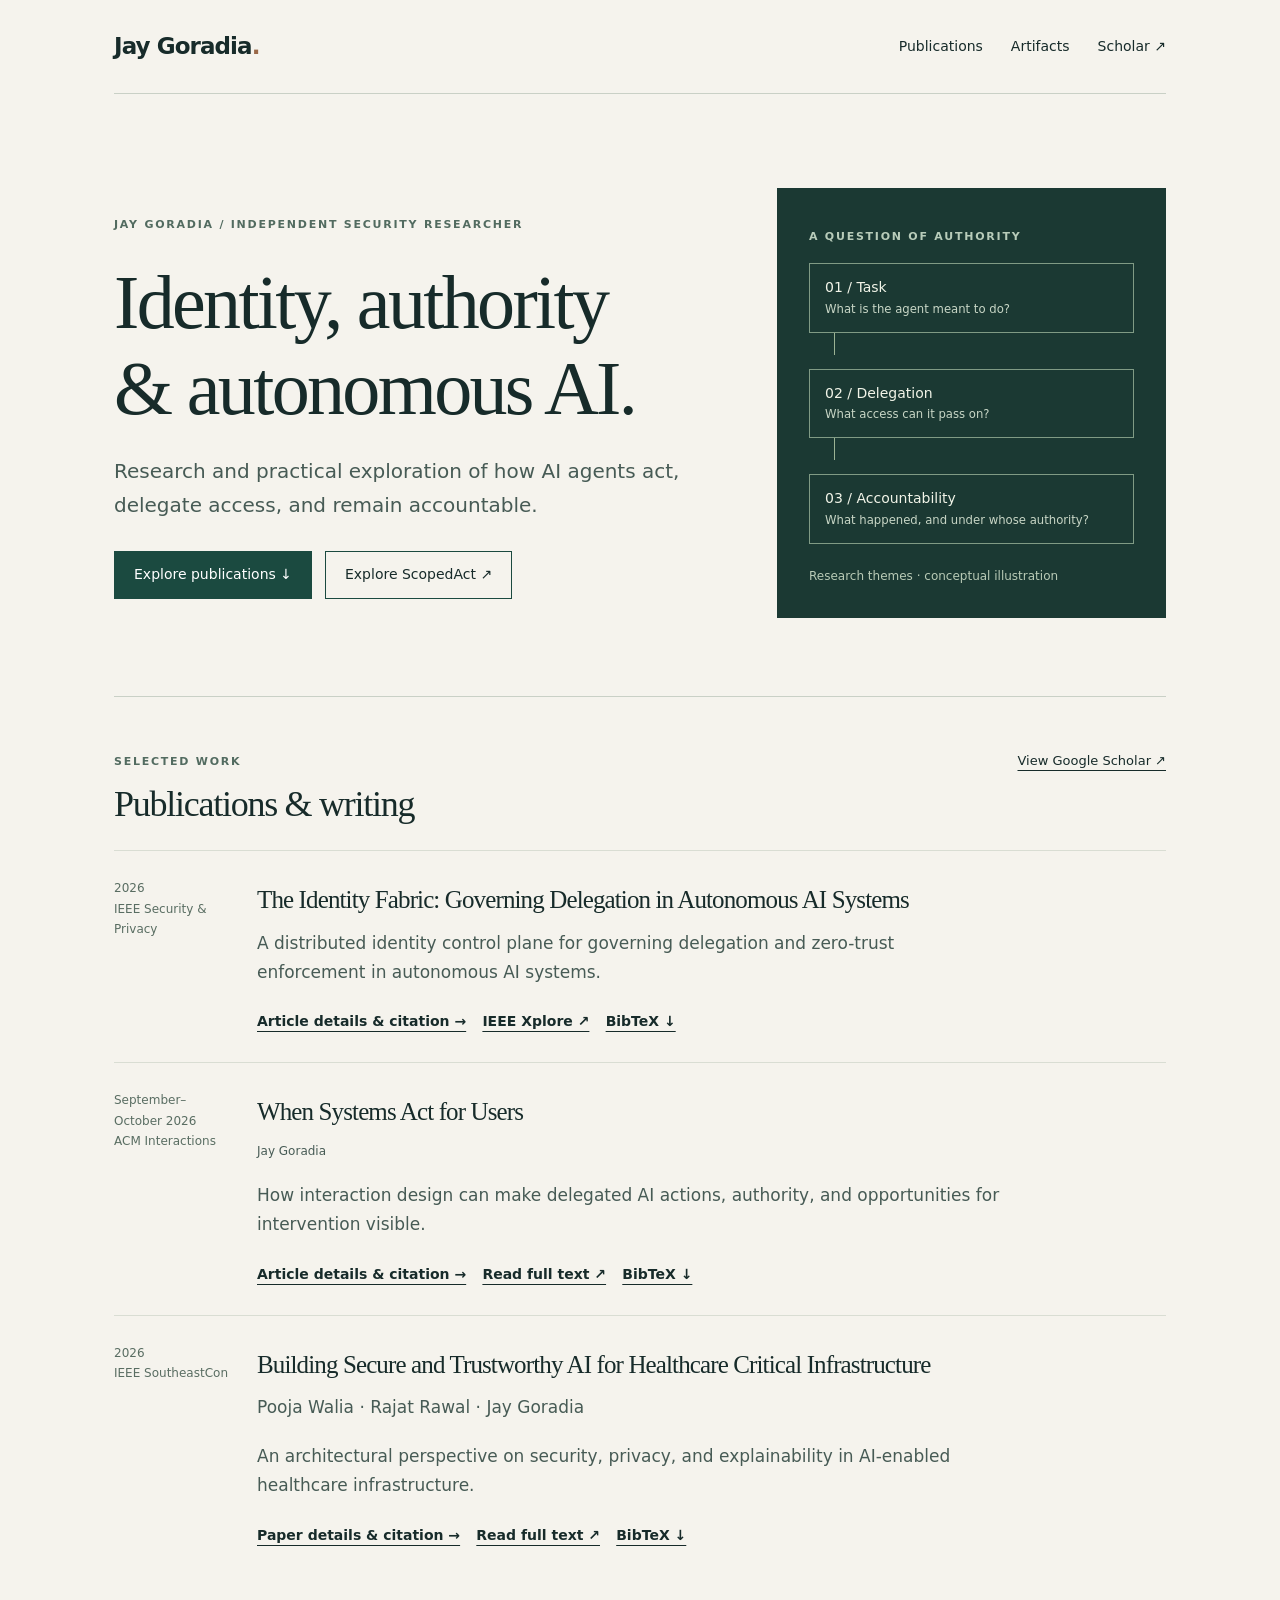
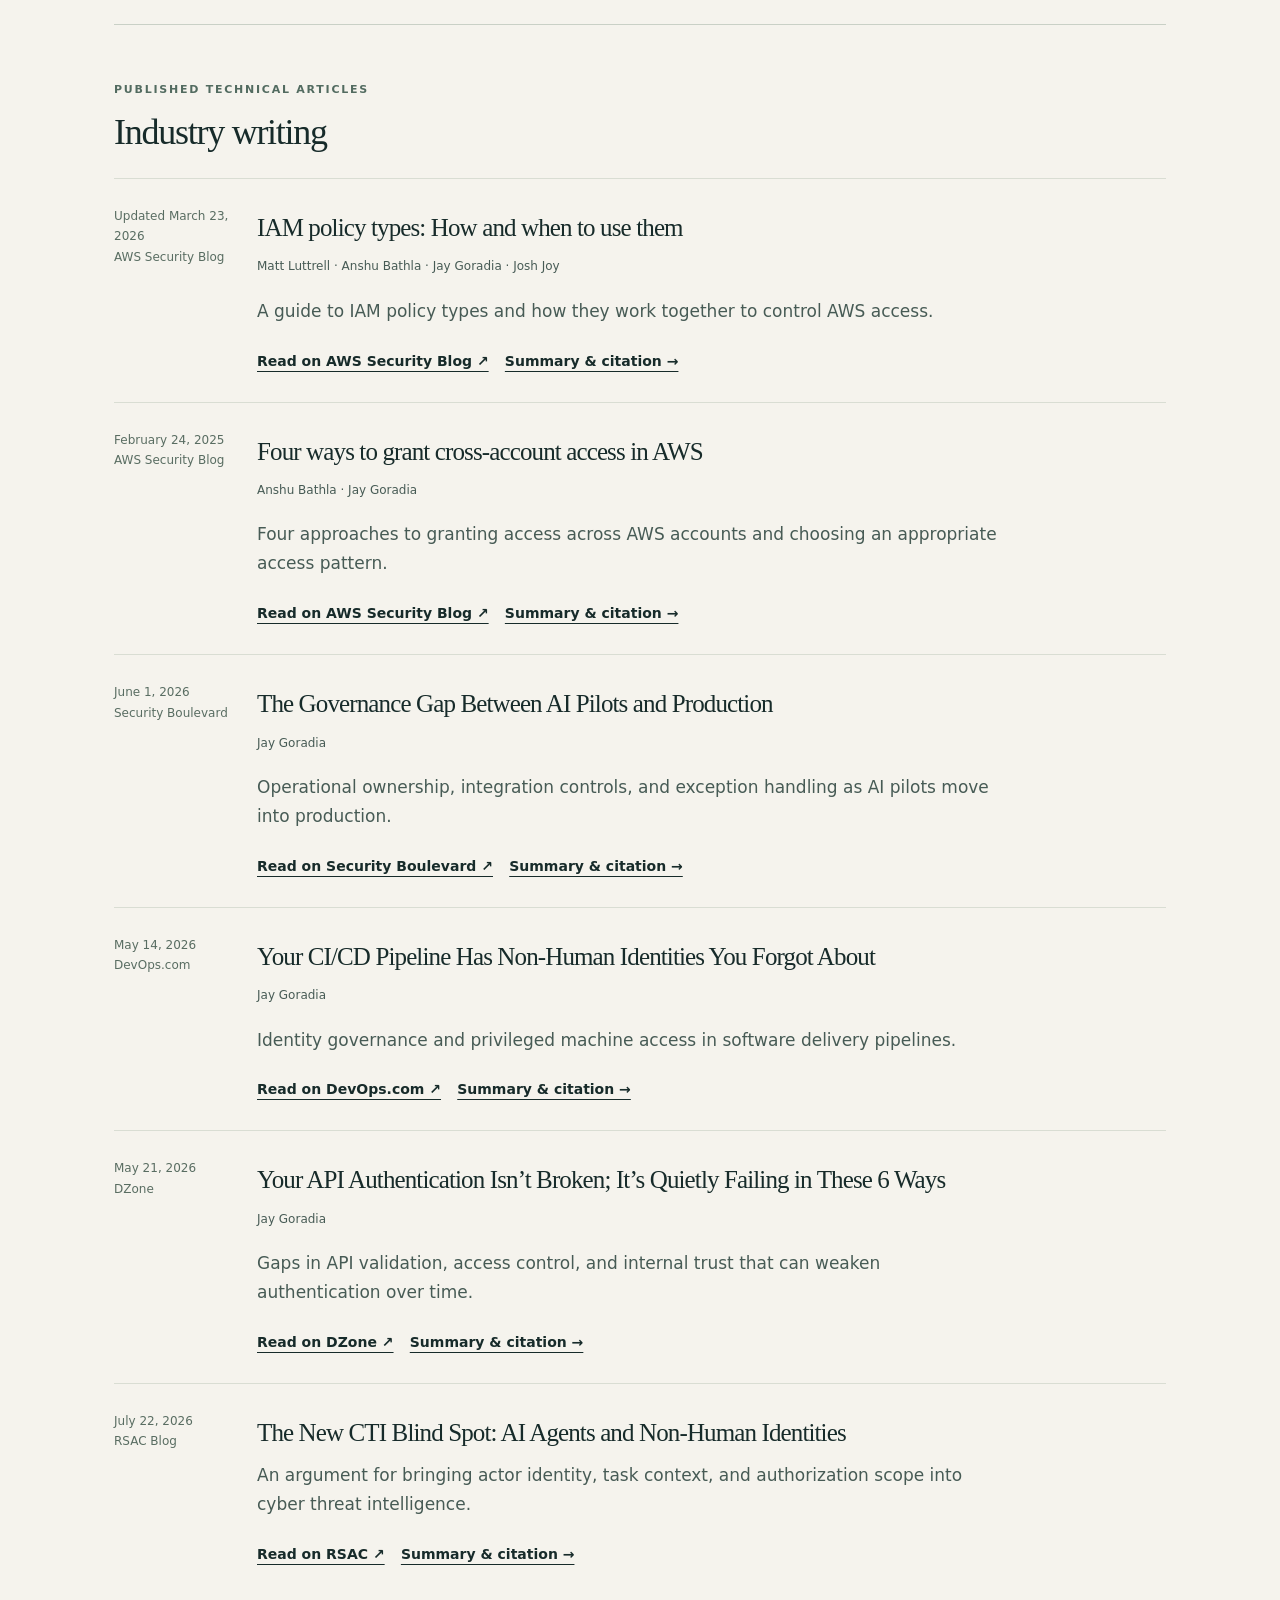
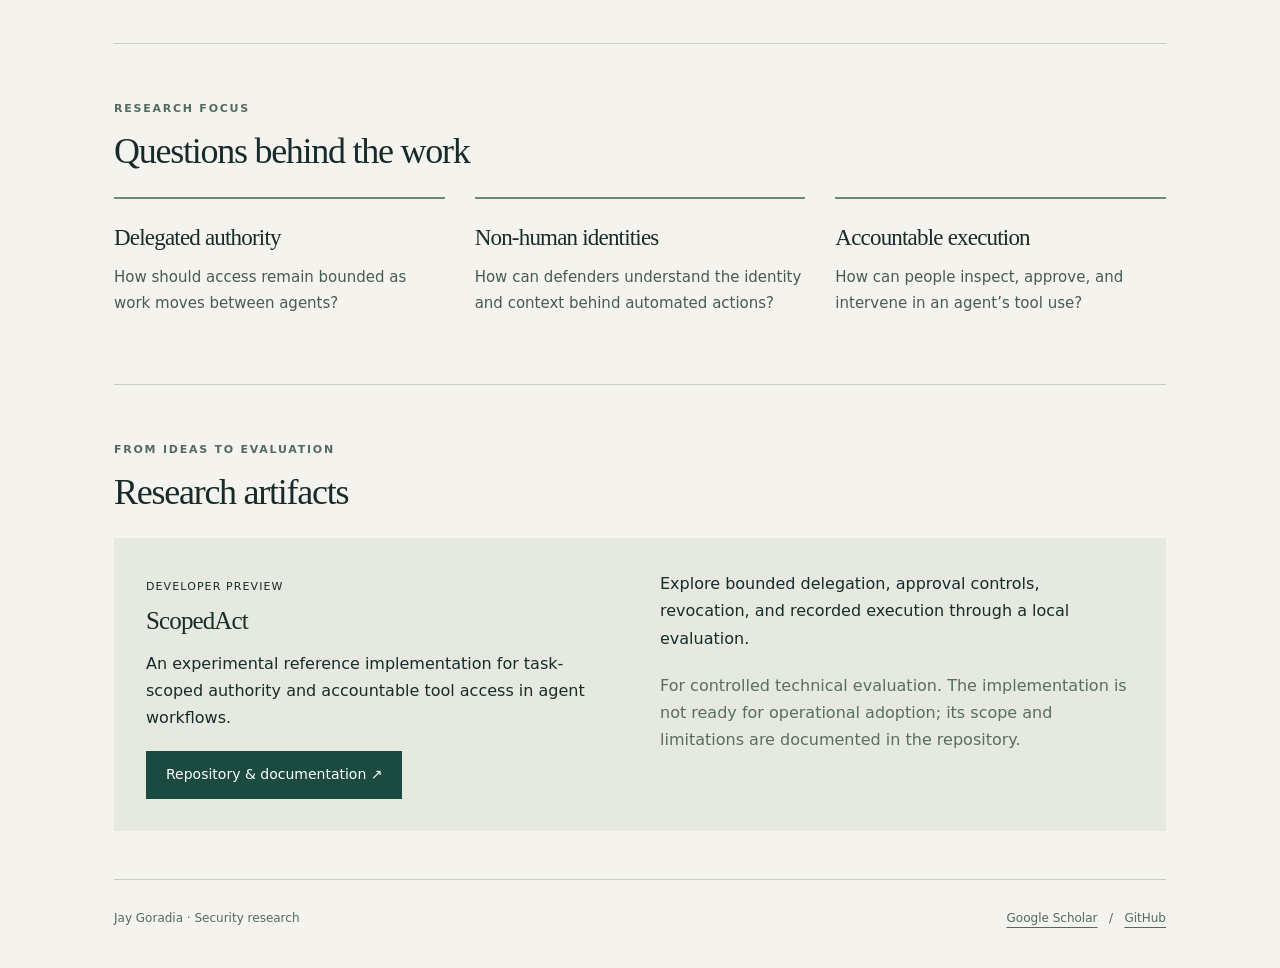
==== commit 9a5e7aff: "Add source-linked article pages and citation downloads" ====
--- a/index.html
+++ b/index.html
@@ -1 +1 @@
-<!doctype html><html lang="en"><head><meta charset="utf-8"><meta name="viewport" content="width=device-width,initial-scale=1"><title>Jay Goradia | AI Security &amp; Identity Research</title><meta name="description" content="Jay Goradia’s selected publications and research artifacts on AI agent security, identity, delegation, and accountability."><link rel="canonical" href="https://jgoradia3.github.io/"><meta property="og:title" content="Jay Goradia | AI Security &amp; Identity Research"><meta property="og:description" content="Jay Goradia’s selected publications and research artifacts on AI agent security, identity, delegation, and accountability."><meta property="og:url" content="https://jgoradia3.github.io/"><meta property="og:type" content="website"><link rel="stylesheet" href="assets/style.css"><script type="application/ld+json">{"@context": "https://schema.org", "@type": "Person", "name": "Jay Goradia", "url": "https://jgoradia3.github.io/", "sameAs": ["https://scholar.google.com/citations?user=P0TssKQAAAAJ&hl=en", "https://github.com/jgoradia3"]}</script></head><body><a class="skip" href="#main">Skip to content</a><div class="wrap"><header><a class="brand" href="/">Jay Goradia<span aria-hidden="true" style="color:#9a6847">.</span></a><nav aria-label="Main navigation"><a href="/#publications">Publications</a><a href="/#artifacts">Artifacts</a><a href="https://scholar.google.com/citations?user=P0TssKQAAAAJ&hl=en">Scholar ↗</a></nav></header><main id="main"><section class="hero"><div><span class="eyebrow">Jay Goradia / Independent security researcher</span><h1>Identity, authority<br>&amp; autonomous AI.</h1><p class="intro">Research and practical exploration of how AI agents act, delegate access, and remain accountable.</p><div class="actions"><a class="button primary" href="#publications">Explore publications ↓</a><a class="button" href="https://github.com/jgoradia3/scopedact">Explore ScopedAct ↗</a></div></div><div class="diagram" role="img" aria-label="Research themes: task, delegated authority, and accountable action"><span class="eyebrow">A question of authority</span><div class="node">01 / Task<small>What is the agent meant to do?</small></div><div class="connector"></div><div class="node">02 / Delegation<small>What access can it pass on?</small></div><div class="connector"></div><div class="node">03 / Accountability<small>What happened, and under whose authority?</small></div><p class="note">Research themes · conceptual illustration</p></div></section><section class="section" id="publications"><div class="section-head"><div><span class="eyebrow">Selected work</span><h2>Publications &amp; writing</h2></div><a href="https://scholar.google.com/citations?user=P0TssKQAAAAJ&hl=en">View Google Scholar ↗</a></div><article class="publication"><div class="meta">2026<br>IEEE Security &amp; Privacy</div><div><h3><a href="publications/identity-fabric/">The Identity Fabric: Governing Delegation in Autonomous AI Systems</a></h3><p>A distributed identity control plane for governing delegation and zero-trust enforcement in autonomous AI systems.</p><a class="text-link" href="publications/identity-fabric/">Article details &amp; citation →</a></div></article><article class="publication"><div class="meta">September–October 2026<br>ACM Interactions</div><div><h3><a href="publications/when-systems-act-for-users/">When Systems Act for Users</a></h3><p class="meta">Jay Goradia</p><p>How interaction design can make delegated AI actions, authority, and opportunities for intervention visible.</p><a class="text-link" href="publications/when-systems-act-for-users/">Article details &amp; citation →</a></div></article><article class="publication"><div class="meta">2026<br>IEEE SoutheastCon</div><div><h3><a href="publications/healthcare-critical-infrastructure/">Building Secure and Trustworthy AI for Healthcare Critical Infrastructure</a></h3><p>Pooja Walia · Rajat Rawal · Jay Goradia</p><p>An architectural perspective on security, privacy, and explainability in AI-enabled healthcare infrastructure.</p><a class="text-link" href="publications/healthcare-critical-infrastructure/">Paper details &amp; citation →</a></div></article></section><section class="section" id="industry-writing"><span class="eyebrow">Published technical articles</span><h2>Industry writing</h2><article class="publication"><div class="meta">Updated March 23, 2026<br>AWS Security Blog</div><div><h3><a href="https://aws.amazon.com/blogs/security/iam-policy-types-how-and-when-to-use-them/">IAM policy types: How and when to use them</a></h3><p class="meta">Matt Luttrell · Anshu Bathla · Jay Goradia · Josh Joy</p><p>A guide to IAM policy types and how they work together to control AWS access.</p><a class="text-link" href="https://aws.amazon.com/blogs/security/iam-policy-types-how-and-when-to-use-them/">Read on AWS Security Blog ↗</a></div></article><article class="publication"><div class="meta">February 24, 2025<br>AWS Security Blog</div><div><h3><a href="https://aws.amazon.com/blogs/security/four-ways-to-grant-cross-account-access-in-aws/">Four ways to grant cross-account access in AWS</a></h3><p class="meta">Anshu Bathla · Jay Goradia</p><p>Four approaches to granting access across AWS accounts and choosing an appropriate access pattern.</p><a class="text-link" href="https://aws.amazon.com/blogs/security/four-ways-to-grant-cross-account-access-in-aws/">Read on AWS Security Blog ↗</a></div></article><article class="publication"><div class="meta">June 1, 2026<br>Security Boulevard</div><div><h3><a href="https://securityboulevard.com/2026/06/the-governance-gap-between-ai-pilots-and-production/">The Governance Gap Between AI Pilots and Production</a></h3><p class="meta">Jay Goradia</p><p>Operational ownership, integration controls, and exception handling as AI pilots move into production.</p><a class="text-link" href="https://securityboulevard.com/2026/06/the-governance-gap-between-ai-pilots-and-production/">Read on Security Boulevard ↗</a></div></article><article class="publication"><div class="meta">May 14, 2026<br>DevOps.com</div><div><h3><a href="https://devops.com/your-ci-cd-pipeline-has-non-human-identities-you-forgot-about/">Your CI/CD Pipeline Has Non-Human Identities You Forgot About</a></h3><p class="meta">Jay Goradia</p><p>Identity governance and privileged machine access in software delivery pipelines.</p><a class="text-link" href="https://devops.com/your-ci-cd-pipeline-has-non-human-identities-you-forgot-about/">Read on DevOps.com ↗</a></div></article><article class="publication"><div class="meta">May 21, 2026<br>DZone</div><div><h3><a href="https://dzone.com/articles/api-auth-quiet-failures-ways">Your Authentication Is Quietly Failing in These 6 Ways</a></h3><p class="meta">Jay Goradia</p><p>Gaps in API validation, access control, and internal trust that can weaken authentication over time.</p><a class="text-link" href="https://dzone.com/articles/api-auth-quiet-failures-ways">Read on DZone ↗</a></div></article><article class="publication"><div class="meta">July 22, 2026<br>RSAC Blog</div><div><h3><a href="https://www.rsaconference.com/library/blog/the-new-cti-blind-spot-ai-agents-and-non-human-identities">The New CTI Blind Spot: AI Agents and Non-Human Identities</a></h3><p>An argument for bringing actor identity, task context, and authorization scope into cyber threat intelligence.</p><a class="text-link" href="https://www.rsaconference.com/library/blog/the-new-cti-blind-spot-ai-agents-and-non-human-identities">Read on RSAC ↗</a></div></article></section><section class="section"><span class="eyebrow">Research focus</span><h2>Questions behind the work</h2><div class="topic-grid"><div class="topic"><h3>Delegated authority</h3><p>How should access remain bounded as work moves between agents?</p></div><div class="topic"><h3>Non-human identities</h3><p>How can defenders understand the identity and context behind automated actions?</p></div><div class="topic"><h3>Accountable execution</h3><p>How can people inspect, approve, and intervene in an agent’s tool use?</p></div></div></section><section class="section" id="artifacts"><span class="eyebrow">From ideas to evaluation</span><h2>Research artifacts</h2><article class="artifact"><div><span class="tag">Developer preview</span><h3>ScopedAct</h3><p>An experimental reference implementation for task-scoped authority and accountable tool access in agent workflows.</p><a class="button primary" href="https://github.com/jgoradia3/scopedact">Repository &amp; documentation ↗</a></div><div><p>Explore bounded delegation, approval controls, revocation, and recorded execution through a local evaluation.</p><p class="meta">For controlled technical evaluation. The implementation is not ready for operational adoption; its scope and limitations are documented in the repository.</p></div></article></section></main><footer><span>Jay Goradia · Security research</span><span><a href="https://scholar.google.com/citations?user=P0TssKQAAAAJ&hl=en">Google Scholar</a> &nbsp; / &nbsp; <a href="https://github.com/jgoradia3">GitHub</a></span></footer></div></body></html>+<!doctype html><html lang="en"><head><meta charset="utf-8"><meta name="viewport" content="width=device-width,initial-scale=1"><title>Jay Goradia | AI Security &amp; Identity Research</title><meta name="description" content="Jay Goradia’s selected publications and research artifacts on AI agent security, identity, delegation, and accountability."><link rel="canonical" href="https://jgoradia3.github.io/"><meta property="og:title" content="Jay Goradia | AI Security &amp; Identity Research"><meta property="og:description" content="Jay Goradia’s selected publications and research artifacts on AI agent security, identity, delegation, and accountability."><meta property="og:url" content="https://jgoradia3.github.io/"><meta property="og:type" content="website"><link rel="stylesheet" href="assets/style.css"><script type="application/ld+json">{"@context": "https://schema.org", "@type": "Person", "name": "Jay Goradia", "url": "https://jgoradia3.github.io/", "sameAs": ["https://scholar.google.com/citations?user=P0TssKQAAAAJ&hl=en", "https://github.com/jgoradia3"]}</script></head><body><a class="skip" href="#main">Skip to content</a><div class="wrap"><header><a class="brand" href="/">Jay Goradia<span aria-hidden="true" style="color:#9a6847">.</span></a><nav aria-label="Main navigation"><a href="/#publications">Publications</a><a href="/#artifacts">Artifacts</a><a href="https://scholar.google.com/citations?user=P0TssKQAAAAJ&hl=en">Scholar ↗</a></nav></header><main id="main"><section class="hero"><div><span class="eyebrow">Jay Goradia / Independent security researcher</span><h1>Identity, authority<br>&amp; autonomous AI.</h1><p class="intro">Research and practical exploration of how AI agents act, delegate access, and remain accountable.</p><div class="actions"><a class="button primary" href="#publications">Explore publications ↓</a><a class="button" href="https://github.com/jgoradia3/scopedact">Explore ScopedAct ↗</a></div></div><div class="diagram" role="img" aria-label="Research themes: task, delegated authority, and accountable action"><span class="eyebrow">A question of authority</span><div class="node">01 / Task<small>What is the agent meant to do?</small></div><div class="connector"></div><div class="node">02 / Delegation<small>What access can it pass on?</small></div><div class="connector"></div><div class="node">03 / Accountability<small>What happened, and under whose authority?</small></div><p class="note">Research themes · conceptual illustration</p></div></section><section class="section" id="publications"><div class="section-head"><div><span class="eyebrow">Selected work</span><h2>Publications &amp; writing</h2></div><a href="https://scholar.google.com/citations?user=P0TssKQAAAAJ&hl=en">View Google Scholar ↗</a></div><article class="publication"><div class="meta">2026<br>IEEE Security &amp; Privacy</div><div><h3><a href="publications/identity-fabric/">The Identity Fabric: Governing Delegation in Autonomous AI Systems</a></h3><p>A distributed identity control plane for governing delegation and zero-trust enforcement in autonomous AI systems.</p><a class="text-link" href="publications/identity-fabric/">Article details &amp; citation →</a> &nbsp; <a class="text-link" href="https://ieeexplore.ieee.org/document/11743312">IEEE Xplore ↗</a> &nbsp; <a class="text-link" href="/publications/identity-fabric/citation.bib" download>BibTeX ↓</a></div></article><article class="publication"><div class="meta">September–October 2026<br>ACM Interactions</div><div><h3><a href="publications/when-systems-act-for-users/">When Systems Act for Users</a></h3><p class="meta">Jay Goradia</p><p>How interaction design can make delegated AI actions, authority, and opportunities for intervention visible.</p><a class="text-link" href="publications/when-systems-act-for-users/">Article details &amp; citation →</a> &nbsp; <a class="text-link" href="https://interactions.acm.org/archive/view/september-october-2026/when-systems-act-for-users">Read full text ↗</a> &nbsp; <a class="text-link" href="/publications/when-systems-act-for-users/citation.bib" download>BibTeX ↓</a></div></article><article class="publication"><div class="meta">2026<br>IEEE SoutheastCon</div><div><h3><a href="publications/healthcare-critical-infrastructure/">Building Secure and Trustworthy AI for Healthcare Critical Infrastructure</a></h3><p>Pooja Walia · Rajat Rawal · Jay Goradia</p><p>An architectural perspective on security, privacy, and explainability in AI-enabled healthcare infrastructure.</p><a class="text-link" href="publications/healthcare-critical-infrastructure/">Paper details &amp; citation →</a> &nbsp; <a class="text-link" href="https://www.researchgate.net/publication/404018141_Building_Secure_and_Trustworthy_AI_for_Healthcare_Critical_Infrastructure">Read full text ↗</a> &nbsp; <a class="text-link" href="/publications/healthcare-critical-infrastructure/citation.bib" download>BibTeX ↓</a></div></article></section><section class="section" id="industry-writing"><span class="eyebrow">Published technical articles</span><h2>Industry writing</h2><article class="publication"><div class="meta">Updated March 23, 2026<br>AWS Security Blog</div><div><h3><a href="https://aws.amazon.com/blogs/security/iam-policy-types-how-and-when-to-use-them/">IAM policy types: How and when to use them</a></h3><p class="meta">Matt Luttrell · Anshu Bathla · Jay Goradia · Josh Joy</p><p>A guide to IAM policy types and how they work together to control AWS access.</p><a class="text-link" href="https://aws.amazon.com/blogs/security/iam-policy-types-how-and-when-to-use-them/">Read on AWS Security Blog ↗</a> &nbsp; <a class="text-link" href="/publications/iam-policy-types/">Summary &amp; citation →</a></div></article><article class="publication"><div class="meta">February 24, 2025<br>AWS Security Blog</div><div><h3><a href="https://aws.amazon.com/blogs/security/four-ways-to-grant-cross-account-access-in-aws/">Four ways to grant cross-account access in AWS</a></h3><p class="meta">Anshu Bathla · Jay Goradia</p><p>Four approaches to granting access across AWS accounts and choosing an appropriate access pattern.</p><a class="text-link" href="https://aws.amazon.com/blogs/security/four-ways-to-grant-cross-account-access-in-aws/">Read on AWS Security Blog ↗</a> &nbsp; <a class="text-link" href="/publications/cross-account-access/">Summary &amp; citation →</a></div></article><article class="publication"><div class="meta">June 1, 2026<br>Security Boulevard</div><div><h3><a href="https://securityboulevard.com/2026/06/the-governance-gap-between-ai-pilots-and-production/">The Governance Gap Between AI Pilots and Production</a></h3><p class="meta">Jay Goradia</p><p>Operational ownership, integration controls, and exception handling as AI pilots move into production.</p><a class="text-link" href="https://securityboulevard.com/2026/06/the-governance-gap-between-ai-pilots-and-production/">Read on Security Boulevard ↗</a> &nbsp; <a class="text-link" href="/publications/ai-production-governance/">Summary &amp; citation →</a></div></article><article class="publication"><div class="meta">May 14, 2026<br>DevOps.com</div><div><h3><a href="https://devops.com/your-ci-cd-pipeline-has-non-human-identities-you-forgot-about/">Your CI/CD Pipeline Has Non-Human Identities You Forgot About</a></h3><p class="meta">Jay Goradia</p><p>Identity governance and privileged machine access in software delivery pipelines.</p><a class="text-link" href="https://devops.com/your-ci-cd-pipeline-has-non-human-identities-you-forgot-about/">Read on DevOps.com ↗</a> &nbsp; <a class="text-link" href="/publications/cicd-non-human-identities/">Summary &amp; citation →</a></div></article><article class="publication"><div class="meta">May 21, 2026<br>DZone</div><div><h3><a href="https://dzone.com/articles/api-auth-quiet-failures-ways">Your API Authentication Isn’t Broken; It’s Quietly Failing in These 6 Ways</a></h3><p class="meta">Jay Goradia</p><p>Gaps in API validation, access control, and internal trust that can weaken authentication over time.</p><a class="text-link" href="https://dzone.com/articles/api-auth-quiet-failures-ways">Read on DZone ↗</a> &nbsp; <a class="text-link" href="/publications/api-authentication/">Summary &amp; citation →</a></div></article><article class="publication"><div class="meta">July 22, 2026<br>RSAC Blog</div><div><h3><a href="https://www.rsaconference.com/library/blog/the-new-cti-blind-spot-ai-agents-and-non-human-identities">The New CTI Blind Spot: AI Agents and Non-Human Identities</a></h3><p>An argument for bringing actor identity, task context, and authorization scope into cyber threat intelligence.</p><a class="text-link" href="https://www.rsaconference.com/library/blog/the-new-cti-blind-spot-ai-agents-and-non-human-identities">Read on RSAC ↗</a> &nbsp; <a class="text-link" href="/publications/cti-ai-agents/">Summary &amp; citation →</a></div></article></section><section class="section"><span class="eyebrow">Research focus</span><h2>Questions behind the work</h2><div class="topic-grid"><div class="topic"><h3>Delegated authority</h3><p>How should access remain bounded as work moves between agents?</p></div><div class="topic"><h3>Non-human identities</h3><p>How can defenders understand the identity and context behind automated actions?</p></div><div class="topic"><h3>Accountable execution</h3><p>How can people inspect, approve, and intervene in an agent’s tool use?</p></div></div></section><section class="section" id="artifacts"><span class="eyebrow">From ideas to evaluation</span><h2>Research artifacts</h2><article class="artifact"><div><span class="tag">Developer preview</span><h3>ScopedAct</h3><p>An experimental reference implementation for task-scoped authority and accountable tool access in agent workflows.</p><a class="button primary" href="https://github.com/jgoradia3/scopedact">Repository &amp; documentation ↗</a></div><div><p>Explore bounded delegation, approval controls, revocation, and recorded execution through a local evaluation.</p><p class="meta">For controlled technical evaluation. The implementation is not ready for operational adoption; its scope and limitations are documented in the repository.</p></div></article></section></main><footer><span>Jay Goradia · Security research</span><span><a href="https://scholar.google.com/citations?user=P0TssKQAAAAJ&hl=en">Google Scholar</a> &nbsp; / &nbsp; <a href="https://github.com/jgoradia3">GitHub</a></span></footer></div></body></html>
--- a/assets/style.css
+++ b/assets/style.css
@@ -1 +1,2 @@
-*{box-sizing:border-box}html{scroll-behavior:smooth;scroll-padding-top:30px}body{margin:0;background:#f5f3ed;color:#172b2a;font:17px/1.7 system-ui,-apple-system,sans-serif}a{color:inherit;text-underline-offset:5px}a:hover{color:#096b59}a:focus-visible,button:focus-visible{outline:3px solid #b05c30;outline-offset:5px}.wrap{max-width:1120px;margin:auto;padding:0 34px}.skip{position:absolute;left:-9999px}.skip:focus{left:15px;background:white;z-index:2}header{display:flex;justify-content:space-between;align-items:center;padding:27px 0;border-bottom:1px solid #c9d0c6;gap:24px}.brand{text-decoration:none;font-weight:700;letter-spacing:-.04em;font-size:23px}nav{display:flex;gap:28px;font-size:14px}nav a{text-decoration:none}.hero{padding:94px 0 78px;display:grid;grid-template-columns:1.55fr 1fr;gap:60px;align-items:center}.eyebrow{text-transform:uppercase;letter-spacing:.16em;font-size:11px;font-weight:700;color:#526b60}h1,h2,h3{font-family:Georgia,serif;font-weight:400;line-height:1.14;letter-spacing:-.035em}h1{font-size:clamp(43px,6.5vw,76px);margin:22px 0}h2{font-size:36px;margin:10px 0 25px}h3{font-size:25px;margin:8px 0 14px}p{margin:0 0 20px}.intro{font-size:20px;color:#475b55;max-width:620px}.actions{display:flex;gap:13px;flex-wrap:wrap;margin-top:29px}.button{display:inline-block;padding:11px 19px;border:1px solid #1b4a40;text-decoration:none;font-size:14px}.button.primary{background:#1b4a40;color:white}.button:hover{background:#e1e6db;color:#172b2a}.diagram{background:#1b3933;color:#f1f4e8;padding:32px;min-height:310px}.diagram .eyebrow{color:#b8ccba}.node{border:1px solid #809b85;padding:12px 15px;margin-top:14px;font-size:14px}.node small{display:block;color:#c8d6c6}.connector{height:22px;border-left:1px solid #9bb394;margin-left:25px}.note{font-size:12px;color:#b9cbb7;margin:22px 0 0}.section{border-top:1px solid #c9d0c6;padding:48px 0}.section-head{display:flex;justify-content:space-between;align-items:baseline;gap:20px}.section-head>a{font-size:13px}.publication{display:grid;grid-template-columns:115px 1fr;gap:28px;padding:27px 0;border-top:1px solid #d9ddd3}.meta{font-size:12px;color:#596d62}.publication h3 a{text-decoration:none}.publication p{max-width:750px;color:#475b55}.text-link{font-size:14px;font-weight:600}.topic-grid{display:grid;grid-template-columns:repeat(3,1fr);gap:30px}.topic{border-top:2px solid #6c8c74;padding-top:18px}.topic h3{font-size:23px}.topic p{font-size:15px;color:#475b55}.artifact{background:#e5e9df;padding:32px;display:grid;grid-template-columns:1fr 1fr;gap:40px}.artifact p{font-size:16px}.tag{font-size:11px;text-transform:uppercase;letter-spacing:.1em}footer{border-top:1px solid #c9d0c6;padding:28px 0 40px;display:flex;justify-content:space-between;gap:25px;font-size:12px;color:#526b60}.paper-hero{padding:65px 0 42px;max-width:930px}.paper-hero h1{font-size:clamp(37px,5.5vw,60px)}.paper-layout{display:grid;grid-template-columns:1fr 265px;gap:65px;padding-bottom:60px}.paper-body h2{font-size:29px;margin-top:35px}.paper-body p{color:#40574f}.aside{border-top:2px solid #426852;padding-top:22px;font-size:14px}.aside dt{font-size:11px;text-transform:uppercase;letter-spacing:.08em;color:#65766c;margin-top:18px}.aside dd{margin:5px 0;overflow-wrap:anywhere}pre{padding:22px;background:#e5e9df;white-space:pre-wrap;overflow-wrap:anywhere;font:13px/1.7 ui-monospace,monospace}button{background:#1b4a40;color:white;border:0;padding:10px 17px;cursor:pointer;font:14px system-ui}.status{font-size:13px;margin-left:10px}@media(max-width:720px){.wrap{padding:0 22px}header{align-items:flex-start}nav{gap:15px;flex-wrap:wrap;justify-content:flex-end}.hero{grid-template-columns:1fr;gap:32px;padding:55px 0}.diagram{min-height:0}.topic-grid,.artifact,.paper-layout{grid-template-columns:1fr}.publication{grid-template-columns:1fr;gap:5px}.section-head{display:block}.artifact{gap:18px}.paper-layout{gap:25px}footer{flex-direction:column;gap:8px}}@media(prefers-reduced-motion:reduce){html{scroll-behavior:auto}}+*{box-sizing:border-box}html{scroll-behavior:smooth;scroll-padding-top:30px}body{margin:0;background:#f5f3ed;color:#172b2a;font:17px/1.7 system-ui,-apple-system,sans-serif}a{color:inherit;text-underline-offset:5px}a:hover{color:#096b59}a:focus-visible,button:focus-visible{outline:3px solid #b05c30;outline-offset:5px}.wrap{max-width:1120px;margin:auto;padding:0 34px}.skip{position:absolute;left:-9999px}.skip:focus{left:15px;background:white;z-index:2}header{display:flex;justify-content:space-between;align-items:center;padding:27px 0;border-bottom:1px solid #c9d0c6;gap:24px}.brand{text-decoration:none;font-weight:700;letter-spacing:-.04em;font-size:23px}nav{display:flex;gap:28px;font-size:14px}nav a{text-decoration:none}.hero{padding:94px 0 78px;display:grid;grid-template-columns:1.55fr 1fr;gap:60px;align-items:center}.eyebrow{text-transform:uppercase;letter-spacing:.16em;font-size:11px;font-weight:700;color:#526b60}h1,h2,h3{font-family:Georgia,serif;font-weight:400;line-height:1.14;letter-spacing:-.035em}h1{font-size:clamp(43px,6.5vw,76px);margin:22px 0}h2{font-size:36px;margin:10px 0 25px}h3{font-size:25px;margin:8px 0 14px}p{margin:0 0 20px}.intro{font-size:20px;color:#475b55;max-width:620px}.actions{display:flex;gap:13px;flex-wrap:wrap;margin-top:29px}.button{display:inline-block;padding:11px 19px;border:1px solid #1b4a40;text-decoration:none;font-size:14px}.button.primary{background:#1b4a40;color:white}.button:hover{background:#e1e6db;color:#172b2a}.diagram{background:#1b3933;color:#f1f4e8;padding:32px;min-height:310px}.diagram .eyebrow{color:#b8ccba}.node{border:1px solid #809b85;padding:12px 15px;margin-top:14px;font-size:14px}.node small{display:block;color:#c8d6c6}.connector{height:22px;border-left:1px solid #9bb394;margin-left:25px}.note{font-size:12px;color:#b9cbb7;margin:22px 0 0}.section{border-top:1px solid #c9d0c6;padding:48px 0}.section-head{display:flex;justify-content:space-between;align-items:baseline;gap:20px}.section-head>a{font-size:13px}.publication{display:grid;grid-template-columns:115px 1fr;gap:28px;padding:27px 0;border-top:1px solid #d9ddd3}.meta{font-size:12px;color:#596d62}.publication h3 a{text-decoration:none}.publication p{max-width:750px;color:#475b55}.text-link{font-size:14px;font-weight:600}.topic-grid{display:grid;grid-template-columns:repeat(3,1fr);gap:30px}.topic{border-top:2px solid #6c8c74;padding-top:18px}.topic h3{font-size:23px}.topic p{font-size:15px;color:#475b55}.artifact{background:#e5e9df;padding:32px;display:grid;grid-template-columns:1fr 1fr;gap:40px}.artifact p{font-size:16px}.tag{font-size:11px;text-transform:uppercase;letter-spacing:.1em}footer{border-top:1px solid #c9d0c6;padding:28px 0 40px;display:flex;justify-content:space-between;gap:25px;font-size:12px;color:#526b60}.paper-hero{padding:65px 0 42px;max-width:930px}.paper-hero h1{font-size:clamp(37px,5.5vw,60px)}.paper-layout{display:grid;grid-template-columns:1fr 265px;gap:65px;padding-bottom:60px}.paper-body h2{font-size:29px;margin-top:35px}.paper-body p{color:#40574f}.aside{border-top:2px solid #426852;padding-top:22px;font-size:14px}.aside dt{font-size:11px;text-transform:uppercase;letter-spacing:.08em;color:#65766c;margin-top:18px}.aside dd{margin:5px 0;overflow-wrap:anywhere}pre{padding:22px;background:#e5e9df;white-space:pre-wrap;overflow-wrap:anywhere;font:13px/1.7 ui-monospace,monospace}button{background:#1b4a40;color:white;border:0;padding:10px 17px;cursor:pointer;font:14px system-ui}.status{font-size:13px;margin-left:10px}@media(max-width:720px){.wrap{padding:0 22px}header{align-items:flex-start}nav{gap:15px;flex-wrap:wrap;justify-content:flex-end}.hero{grid-template-columns:1fr;gap:32px;padding:55px 0}.diagram{min-height:0}.topic-grid,.artifact,.paper-layout{grid-template-columns:1fr}.publication{grid-template-columns:1fr;gap:5px}.section-head{display:block}.artifact{gap:18px}.paper-layout{gap:25px}footer{flex-direction:column;gap:8px}}@media(prefers-reduced-motion:reduce){html{scroll-behavior:auto}}
+.paper-body table{width:100%;border-collapse:collapse;font-size:15px;margin:24px 0}.paper-body th,.paper-body td{text-align:left;vertical-align:top;border-bottom:1px solid #c9d0c6;padding:12px 10px}.paper-body th{background:#e5e9df}.paper-body ul{padding-left:22px}.paper-body li{margin:12px 0}
